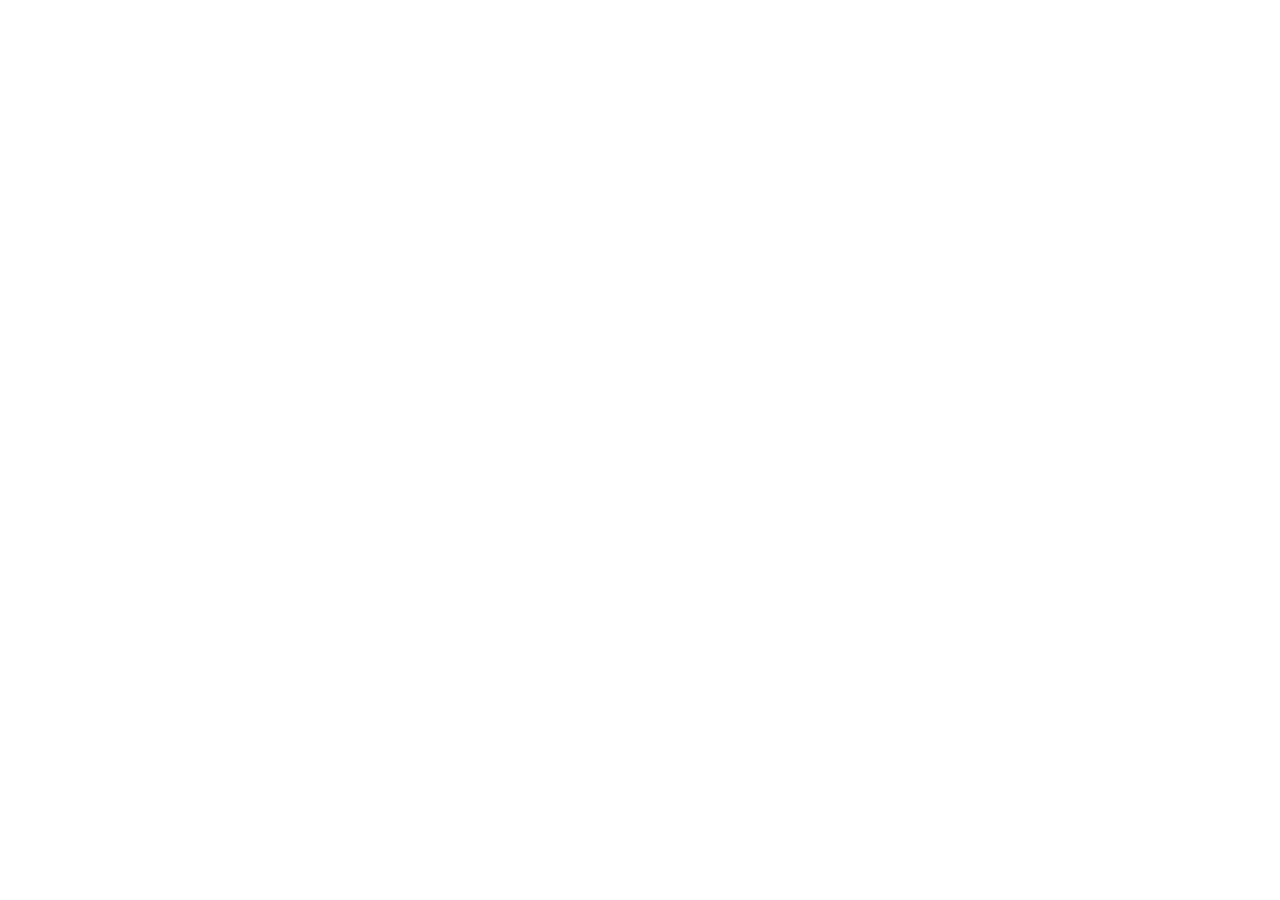
==== index.html @ d8fc3c02 "feat: redirect root to /homepage/" ====
<!DOCTYPE html>
<html lang="en">
<head>
    <meta charset="utf-8">
    <meta http-equiv="refresh" content="0; url=https://passoapp.github.io/homepage/">
    <link rel="canonical" href="https://passoapp.github.io/homepage/">
    <title>Passo</title>
    <script>window.location.replace("https://passoapp.github.io/homepage/");</script>
</head>
<body>
    <a href="https://passoapp.github.io/homepage/">Redirecting to Passo homepage…</a>
</body>
</html>
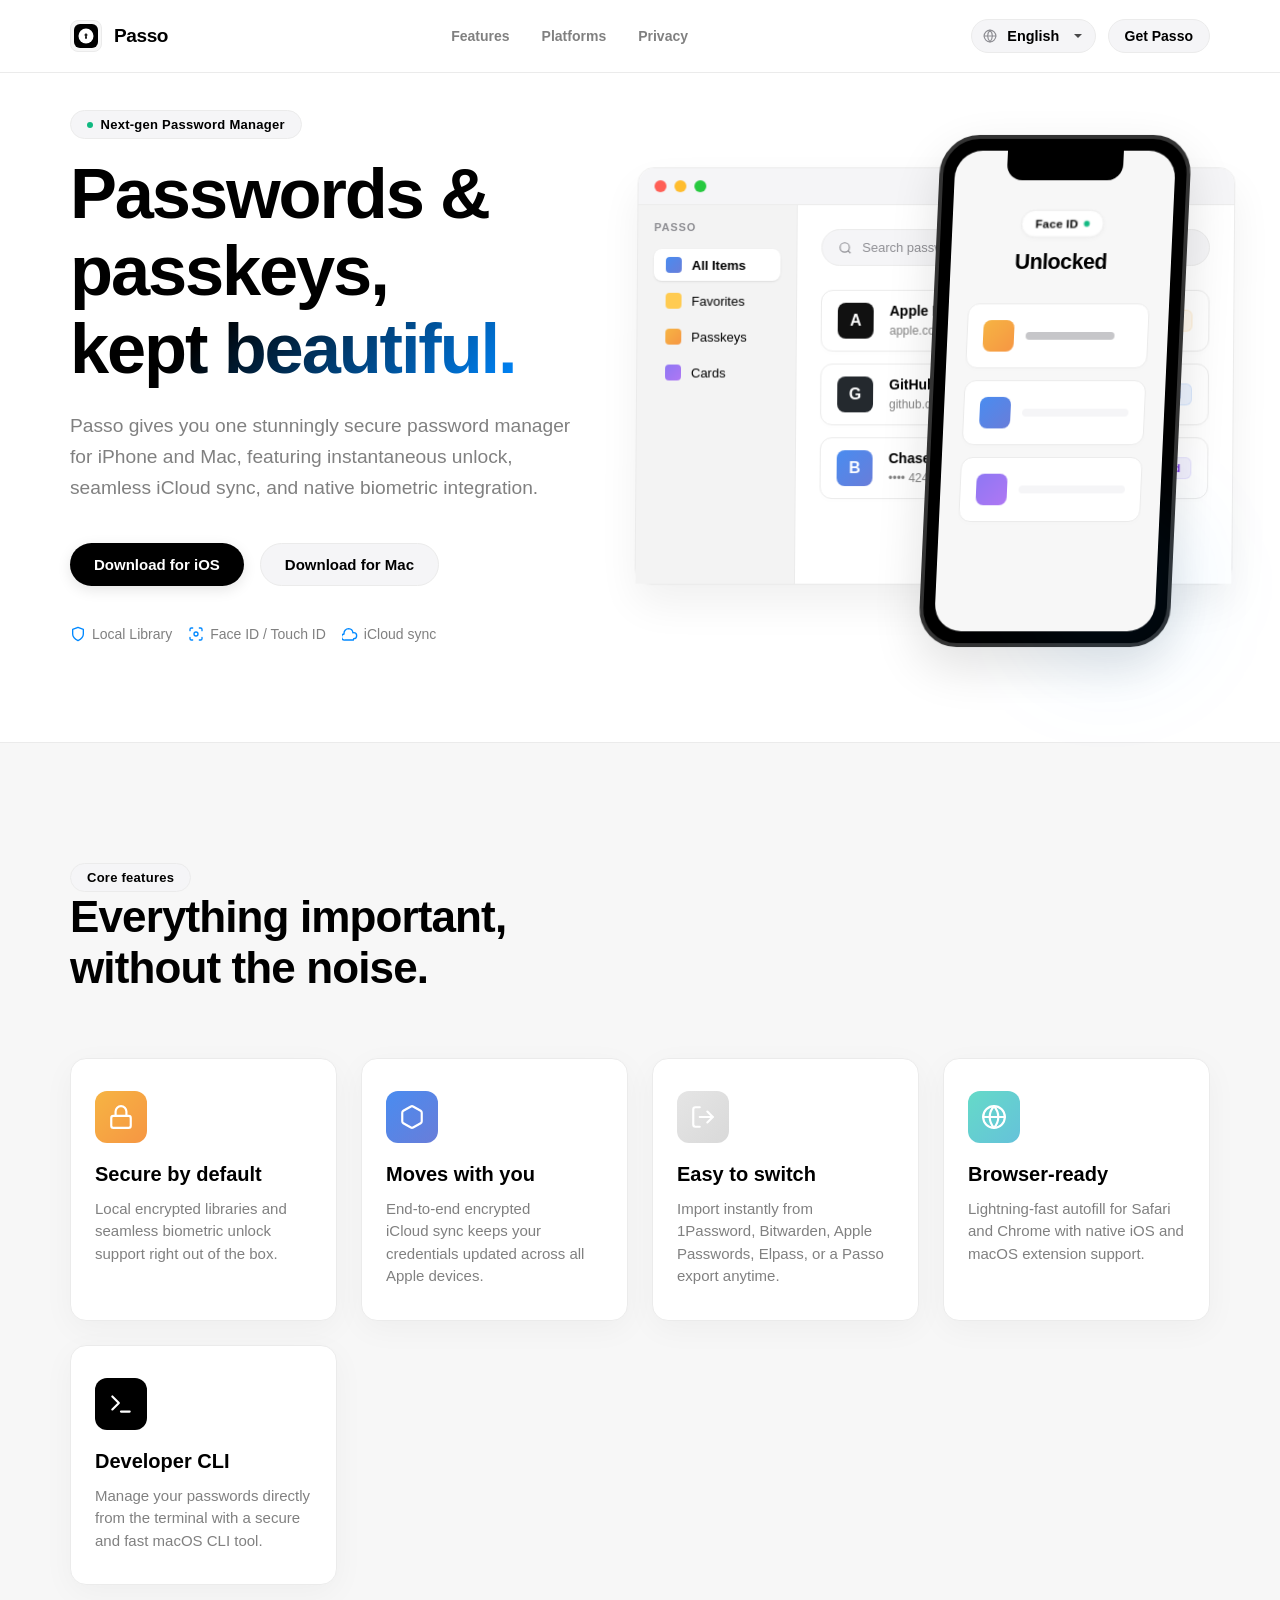
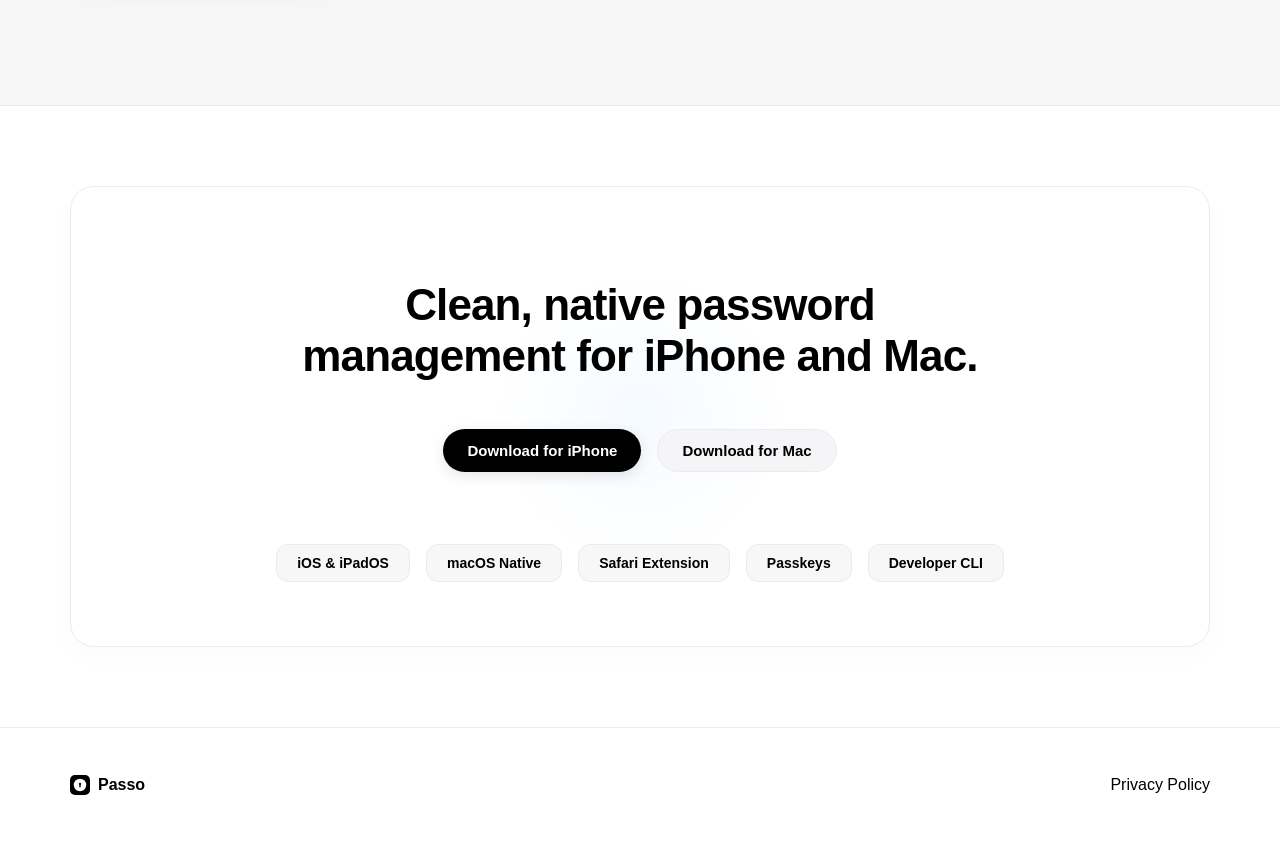
==== commit e67fae2f: "feat: serve homepage directly at root (no redirect)" ====
--- a/index.html
+++ b/index.html
@@ -2,12 +2,268 @@
 <html lang="en">
 <head>
     <meta charset="utf-8">
-    <meta http-equiv="refresh" content="0; url=https://passoapp.github.io/homepage/">
-    <link rel="canonical" href="https://passoapp.github.io/homepage/">
-    <title>Passo</title>
-    <script>window.location.replace("https://passoapp.github.io/homepage/");</script>
+    <meta name="viewport" content="width=device-width, initial-scale=1">
+    <title data-i18n="title">Passo | Password Manager</title>
+    <meta name="description" data-i18n="description" content="Passo is a beautiful, native password manager for iPhone and Mac with local libraries, biometric unlock, iCloud sync, and passkeys.">
+    <!-- Google Fonts -->
+    <link rel="preconnect" href="https://fonts.googleapis.com">
+    <link rel="preconnect" href="https://fonts.gstatic.com" crossorigin>
+    <link href="https://fonts.googleapis.com/css2?family=Outfit:wght@300;400;500;600;700;800&display=swap" rel="stylesheet">
+    <link rel="icon" type="image/svg+xml" href="./icon.svg">
+    <link rel="stylesheet" href="./styles.css?v=1.5">
 </head>
 <body>
-    <a href="https://passoapp.github.io/homepage/">Redirecting to Passo homepage…</a>
+    <!-- Animated background aura -->
+    <div class="aura-container">
+        <div class="aura aura-1"></div>
+        <div class="aura aura-2"></div>
+        <div class="aura aura-3"></div>
+    </div>
+
+    <header class="site-header">
+        <div class="container header-inner">
+            <a class="brand" href="#top" aria-label="Passo homepage">
+                <div class="brand-icon">
+                    <img src="./icon.svg" alt="" width="24" height="24">
+                </div>
+                <span>Passo</span>
+            </a>
+
+            <nav class="site-nav" aria-label="Primary">
+                <a href="#features" data-i18n="nav_features">Features</a>
+                <a href="#platforms" data-i18n="nav_platforms">Platforms</a>
+                <a href="./privacy-policy.html" data-i18n="nav_privacy">Privacy</a>
+            </nav>
+
+            <div style="display: flex; align-items: center; gap: 12px;">
+                <div class="lang-switcher">
+                    <svg class="lang-icon" xmlns="http://www.w3.org/2000/svg" width="14" height="14" viewBox="0 0 24 24" fill="none" stroke="currentColor" stroke-width="2" stroke-linecap="round" stroke-linejoin="round"><circle cx="12" cy="12" r="10"></circle><line x1="2" y1="12" x2="22" y2="12"></line><path d="M12 2a15.3 15.3 0 0 1 4 10 15.3 15.3 0 0 1-4 10 15.3 15.3 0 0 1-4-10 15.3 15.3 0 0 1 4-10z"></path></svg>
+                    <select id="lang-select" class="lang-select" onchange="if(window.setLanguage) window.setLanguage(this.value)">
+                        <option value="en">English</option>
+                        <option value="zh">中文</option>
+                        <option value="ja">日本語</option>
+                    </select>
+                </div>
+                <a class="button button-glass header-cta" href="#download" data-i18n="cta_get">Get Passo</a>
+            </div>
+        </div>
+    </header>
+
+    <main id="top">
+        <section class="hero">
+            <div class="container hero-grid">
+                <div class="hero-copy slide-up fade-in">
+                    <div class="eyebrow glass-pill" data-i18n="hero_eyebrow">
+                        <span class="pulse-dot"></span> Next-gen Password Manager
+                    </div>
+                    <h1 data-i18n="hero_title">Passwords &amp; passkeys,<br> <span class="text-gradient">kept beautiful.</span></h1>
+                    <p class="hero-text" data-i18n="hero_text">
+                        Passo gives you one stunningly secure password manager for iPhone and Mac, featuring instantaneous unlock, seamless iCloud sync, and native biometric integration.
+                    </p>
+
+                    <div class="hero-actions">
+                        <a class="button button-glow" href="#" data-store-link="ios" data-i18n="hero_dl_ios">
+                            Download for iOS
+                        </a>
+                        <a class="button button-glass" href="#" data-store-link="mac" data-i18n="hero_dl_mac">
+                            Download for Mac
+                        </a>
+                    </div>
+
+                    <div class="hero-points">
+                        <div class="point-chip" data-i18n="point_local"><svg xmlns="http://www.w3.org/2000/svg" width="16" height="16" viewBox="0 0 24 24" fill="none" stroke="currentColor" stroke-width="2" stroke-linecap="round" stroke-linejoin="round"><path d="M12 22s8-4 8-10V5l-8-3-8 3v7c0 6 8 10 8 10z"></path></svg> Local Library</div>
+                        <div class="point-chip" data-i18n="point_bio"><svg xmlns="http://www.w3.org/2000/svg" width="16" height="16" viewBox="0 0 24 24" fill="none" stroke="currentColor" stroke-width="2" stroke-linecap="round" stroke-linejoin="round"><path d="M3 7V5a2 2 0 0 1 2-2h2"/><path d="M17 3h2a2 2 0 0 1 2 2v2"/><path d="M21 17v2a2 2 0 0 1-2 2h-2"/><path d="M7 21H5a2 2 0 0 1-2-2v-2"/><circle cx="12" cy="12" r="3"/></svg> Face ID / Touch ID</div>
+                        <div class="point-chip" data-i18n="point_sync"><svg xmlns="http://www.w3.org/2000/svg" width="16" height="16" viewBox="0 0 24 24" fill="none" stroke="currentColor" stroke-width="2" stroke-linecap="round" stroke-linejoin="round"><path d="M17.5 19c2.485 0 4.5-2.015 4.5-4.5S19.985 10 17.5 10c-.394 0-.77.05-1.127.143A6.985 6.985 0 0 0 10 4a7 7 0 0 0-6.91 8A4.5 4.5 0 0 0 4.5 21H17z"></path></svg> iCloud sync</div>
+                    </div>
+                </div>
+
+                <div class="hero-visual" aria-hidden="true">
+                    <div class="stagger-fade-in mock-mac-wrapper" style="transition-delay: 0.1s;">
+                        <div class="mock-mac glass-panel">
+                        <div class="mock-bar">
+                            <span class="dot close"></span>
+                            <span class="dot minimize"></span>
+                            <span class="dot maximize"></span>
+                        </div>
+                        <div class="mock-body">
+                            <div class="mock-sidebar">
+                                <div class="mock-sidebar-title">PASSO</div>
+                                <div class="mock-item active" data-i18n="mock_all">
+                                    <div class="mock-icon"></div> All Items
+                                </div>
+                                <div class="mock-item" data-i18n="mock_fav">
+                                    <div class="mock-icon star"></div> Favorites
+                                </div>
+                                <div class="mock-item" data-i18n="mock_passkeys">
+                                    <div class="mock-icon key"></div> Passkeys
+                                </div>
+                                <div class="mock-item" data-i18n="mock_cards">
+                                    <div class="mock-icon card"></div> Cards
+                                </div>
+                            </div>
+                            <div class="mock-panel">
+                                <div class="mock-search glass-input" data-i18n="mock_search">
+                                    <svg width="14" height="14" viewBox="0 0 24 24" fill="none" stroke="currentColor" stroke-width="2"><circle cx="11" cy="11" r="8"></circle><path d="m21 21-4.35-4.35"></path></svg>
+                                    Search passwords...
+                                </div>
+                                <div class="mock-list">
+                                    <div class="mock-row flex-row">
+                                        <div class="row-icon apple">A</div>
+                                        <div class="row-details">
+                                            <strong>Apple ID</strong>
+                                            <span>apple.com</span>
+                                        </div>
+                                        <div class="row-badge passkey">Passkey</div>
+                                    </div>
+                                    <div class="mock-row flex-row">
+                                        <div class="row-icon github">G</div>
+                                        <div class="row-details">
+                                            <strong>GitHub</strong>
+                                            <span>github.com</span>
+                                        </div>
+                                        <div class="row-badge password">Password</div>
+                                    </div>
+                                    <div class="mock-row flex-row">
+                                        <div class="row-icon bank">B</div>
+                                        <div class="row-details">
+                                            <strong>Chase Visa</strong>
+                                            <span>•••• 4242</span>
+                                        </div>
+                                        <div class="row-badge card-badge">Credit Card</div>
+                                    </div>
+                                </div>
+                            </div>
+                        </div>
+                    </div>
+                    </div>
+
+                    <div class="stagger-fade-in mock-phone-wrapper" style="transition-delay: 0.3s;">
+                        <div class="mock-phone floating glass-panel-dark">
+                        <div class="mock-phone-notch"></div>
+                        <div class="mock-phone-screen">
+                            <div class="phone-header">
+                                <div class="pill-badge glass-pill">Face ID <span class="lock-icon"></span></div>
+                                <h2 data-i18n="mock_unlocked">Unlocked</h2>
+                            </div>
+                            <div class="phone-stack">
+                                <div class="phone-card p-card-1">
+                                    <div class="card-circle"></div>
+                                    <div class="card-line strong"></div>
+                                </div>
+                                <div class="phone-card p-card-2">
+                                    <div class="card-circle"></div>
+                                    <div class="card-line"></div>
+                                </div>
+                                <div class="phone-card p-card-3">
+                                    <div class="card-circle"></div>
+                                    <div class="card-line"></div>
+                                </div>
+                            </div>
+                        </div>
+                        <div class="phone-glow"></div>
+                        </div>
+                    </div>
+                </div>
+            </div>
+        </section>
+
+        <section class="section features-section" id="features">
+            <div class="container">
+                <div class="section-heading text-center">
+                    <div class="eyebrow glass-pill center stagger-fade-in" data-i18n="feat_eyebrow" style="transition-delay: 0.1s">Core features</div>
+                    <h2 class="stagger-fade-in" data-i18n="feat_title" style="transition-delay: 0.2s">Everything important,<br>without the noise.</h2>
+                </div>
+
+                <div class="feature-grid">
+                    <article class="feature-card glass-panel interactive-card stagger-fade-in" style="transition-delay: 0.05s">
+                        <div class="feature-icon secure-bg">
+                            <svg xmlns="http://www.w3.org/2000/svg" width="24" height="24" viewBox="0 0 24 24" fill="none" stroke="currentColor" stroke-width="2" stroke-linecap="round" stroke-linejoin="round"><rect x="3" y="11" width="18" height="11" rx="2" ry="2"></rect><path d="M7 11V7a5 5 0 0 1 10 0v4"></path></svg>
+                        </div>
+                        <h3 data-i18n="feat1_title">Secure by default</h3>
+                        <p data-i18n="feat1_desc">Local encrypted libraries and seamless biometric unlock support right out of the box.</p>
+                    </article>
+                    <article class="feature-card glass-panel interactive-card stagger-fade-in" style="transition-delay: 0.15s">
+                        <div class="feature-icon sync-bg">
+                            <svg xmlns="http://www.w3.org/2000/svg" width="24" height="24" viewBox="0 0 24 24" fill="none" stroke="currentColor" stroke-width="2" stroke-linecap="round" stroke-linejoin="round"><path d="M21 16V8a2 2 0 0 0-1-1.73l-7-4a2 2 0 0 0-2 0l-7 4A2 2 0 0 0 3 8v8a2 2 0 0 0 1 1.73l7 4a2 2 0 0 0 2 0l7-4A2 2 0 0 0 21 16z"></path></svg>
+                        </div>
+                        <h3 data-i18n="feat2_title">Moves with you</h3>
+                        <p data-i18n="feat2_desc">End-to-end encrypted iCloud sync keeps your credentials updated across all Apple devices.</p>
+                    </article>
+                    <article class="feature-card glass-panel interactive-card stagger-fade-in" style="transition-delay: 0.25s">
+                        <div class="feature-icon import-bg">
+                            <svg xmlns="http://www.w3.org/2000/svg" width="24" height="24" viewBox="0 0 24 24" fill="none" stroke="currentColor" stroke-width="2" stroke-linecap="round" stroke-linejoin="round"><path d="M16 17l5-5-5-5"></path><path d="M21 12H9"></path><path d="M9 3H5a2 2 0 0 0-2 2v14a2 2 0 0 0 2 2h4"></path></svg>
+                        </div>
+                        <h3 data-i18n="feat3_title">Easy to switch</h3>
+                        <p data-i18n="feat3_desc">Import instantly from 1Password, Bitwarden, Apple Passwords, Elpass, or a Passo export anytime.</p>
+                    </article>
+                    <article class="feature-card glass-panel interactive-card stagger-fade-in" style="transition-delay: 0.35s">
+                        <div class="feature-icon web-bg">
+                            <svg xmlns="http://www.w3.org/2000/svg" width="24" height="24" viewBox="0 0 24 24" fill="none" stroke="currentColor" stroke-width="2" stroke-linecap="round" stroke-linejoin="round"><circle cx="12" cy="12" r="10"></circle><line x1="2" y1="12" x2="22" y2="12"></line><path d="M12 2a15.3 15.3 0 0 1 4 10 15.3 15.3 0 0 1-4 10 15.3 15.3 0 0 1-4-10 15.3 15.3 0 0 1 4-10z"></path></svg>
+                        </div>
+                        <h3 data-i18n="feat4_title">Browser-ready</h3>
+                        <p data-i18n="feat4_desc">Lightning-fast autofill for Safari and Chrome with native iOS and macOS extension support.</p>
+                    </article>
+                    <article class="feature-card glass-panel interactive-card stagger-fade-in" style="transition-delay: 0.45s">
+                        <div class="feature-icon cli-bg">
+                            <svg xmlns="http://www.w3.org/2000/svg" width="24" height="24" viewBox="0 0 24 24" fill="none" stroke="currentColor" stroke-width="2" stroke-linecap="round" stroke-linejoin="round"><polyline points="4 17 10 11 4 5"></polyline><line x1="12" y1="19" x2="20" y2="19"></line></svg>
+                        </div>
+                        <h3 data-i18n="feat5_title">Developer CLI</h3>
+                        <p data-i18n="feat5_desc">Manage your passwords directly from the terminal with a secure and fast macOS CLI tool.</p>
+                    </article>
+                </div>
+            </div>
+        </section>
+
+        <section class="section" id="platforms">
+            <div class="container">
+                <div class="cta-panel glass-panel" id="download">
+                    <div class="cta-glow"></div>
+                    <div class="cta-content stagger-fade-in" style="transition-delay: 0.1s">
+                        <div class="eyebrow glass-pill" data-i18n="cta_eyebrow">Get Passo</div>
+                        <h2 data-i18n="cta_title">Clean, native password management for iPhone and Mac.</h2>
+                    </div>
+                    <div class="hero-actions stagger-fade-in" style="position: relative; z-index: 10; margin-top: 32px; transition-delay: 0.2s">
+                        <a class="button button-glow" href="#" data-store-link="ios" data-i18n="cta_dl_ios">Download for iPhone</a>
+                        <a class="button button-glass" href="#" data-store-link="mac" data-i18n="cta_dl_mac">Download for Mac</a>
+                    </div>
+                    <div class="platform-row stagger-fade-in" style="margin-top: 32px; transition-delay: 0.3s">
+                        <div class="platform-chip glass-badge" data-i18n="chip_ios">iOS &amp; iPadOS</div>
+                        <div class="platform-chip glass-badge" data-i18n="chip_mac">macOS Native</div>
+                        <div class="platform-chip glass-badge" data-i18n="chip_safari">Safari Extension</div>
+                        <div class="platform-chip glass-badge" data-i18n="chip_passkeys">Passkeys</div>
+                        <div class="platform-chip glass-badge" data-i18n="chip_cli">Developer CLI</div>
+                    </div>
+                </div>
+            </div>
+        </section>
+    </main>
+
+    <footer class="site-footer">
+        <div class="container footer-inner">
+            <div class="footer-brand">
+                <img src="./icon.svg" alt="" width="20" height="20">
+                <p>Passo</p>
+            </div>
+            <a href="./privacy-policy.html">Privacy Policy</a>
+        </div>
+    </footer>
+
+    <script src="./script.js"></script>
+    <script>
+        // Simple observer for fade-in animations on scroll
+        document.addEventListener("DOMContentLoaded", () => {
+            const observer = new IntersectionObserver((entries) => {
+                entries.forEach(entry => {
+                    if (entry.isIntersecting) {
+                        entry.target.classList.add('visible');
+                    }
+                });
+            }, { threshold: 0.1 });
+
+            document.querySelectorAll('.slide-up, .fade-in, .stagger-fade-in').forEach((el) => {
+                observer.observe(el);
+            });
+        });
+    </script>
 </body>
 </html>
--- a/styles.css
+++ b/styles.css
@@ -0,0 +1,867 @@
+:root {
+    color-scheme: light;
+    
+    /* Passo Shared Design Baseline Colors */
+    --primary: #000000;
+    --secondary: #808080;
+    --tertiary: #0088FF; /* Action Accent */
+    --accent-favorite: #FFCB51;
+    
+    --bg-base: #FFFFFF;
+    --bg-shell: #F7F7F7; /* Default app background */
+    --bg-card: #FFFFFF;
+    
+    --inset: #F5F5F7;
+    --inset-strong: #F2F2F7;
+    --divider: #EBEBEB;
+    --text-muted: #8E8E93;
+    
+    /* Gradient Color Families for Icons */
+    --credential-start: #F6B443;
+    --credential-end: #F69643;
+    --card-start: #498CF0;
+    --card-end: #697DD9;
+    --identity-start: #8E77F3;
+    --identity-end: #AF77F3;
+    --note-start: #65DAC8;
+    --note-end: #65C2DA;
+    --fallback-start: #E5E5E5;
+    --fallback-end: #D9D9D9;
+
+    --radius-sm: 8px;
+    --radius-md: 12px;
+    --radius-lg: 16px;
+    --radius-xl: 24px;
+    --radius-xxl: 26px;
+    --radius-pill: 9999px;
+    
+    --container: 1140px;
+    --font: -apple-system, BlinkMacSystemFont, "SF Pro Text", "SF Pro Icons", "Helvetica Neue", Helvetica, Arial, sans-serif;
+    
+    --glass-bg: rgba(255, 255, 255, 0.7);
+    --glass-border: 1px solid rgba(0, 0, 0, 0.05);
+    --glass-shadow: 0 8px 32px 0 rgba(0, 0, 0, 0.04);
+}
+
+*, *::before, *::after {
+    box-sizing: border-box;
+}
+
+html {
+    scroll-behavior: smooth;
+    background-color: var(--bg-base);
+}
+
+body {
+    margin: 0;
+    font-family: var(--font);
+    color: var(--primary);
+    background-color: var(--bg-base);
+    overflow-x: hidden;
+    position: relative;
+    -webkit-font-smoothing: antialiased;
+}
+
+/* Background Auras - Soft pastel gradients for premium depth */
+.aura-container {
+    position: fixed;
+    top: 0;
+    left: 0;
+    width: 100vw;
+    height: 100vh;
+    overflow: hidden;
+    z-index: -1;
+    pointer-events: none;
+}
+
+.aura {
+    position: absolute;
+    filter: blur(100px);
+    opacity: 0.6;
+    animation: float-aura 20s ease-in-out infinite alternate;
+}
+
+.aura-1 {
+    top: -10%;
+    left: 10%;
+    width: 50vw;
+    height: 50vw;
+    background: radial-gradient(circle, rgba(0,136,255,0.06) 0%, rgba(0,136,255,0) 70%);
+}
+
+.aura-2 {
+    bottom: -20%;
+    right: -10%;
+    width: 60vw;
+    height: 60vw;
+    background: radial-gradient(circle, rgba(142,119,243,0.05) 0%, rgba(142,119,243,0) 70%);
+    animation-delay: -5s;
+}
+
+.aura-3 {
+    top: 40%;
+    left: 40%;
+    width: 40vw;
+    height: 40vw;
+    background: radial-gradient(circle, rgba(246,180,67,0.04) 0%, rgba(246,180,67,0) 70%);
+    animation-delay: -10s;
+}
+
+@keyframes float-aura {
+    0% { transform: translate(0, 0) scale(1); }
+    50% { transform: translate(5%, 5%) scale(1.1); }
+    100% { transform: translate(-5%, -5%) scale(0.9); }
+}
+
+img { display: block; max-width: 100%; }
+a { color: inherit; text-decoration: none; }
+
+.container {
+    width: min(calc(100% - 48px), var(--container));
+    margin: 0 auto;
+}
+
+/* Glass & UI Effects in Light Mode */
+.glass-panel {
+    background: var(--glass-bg);
+    backdrop-filter: blur(20px);
+    -webkit-backdrop-filter: blur(20px);
+    border: var(--glass-border);
+    border-radius: var(--radius-xl);
+    box-shadow: var(--glass-shadow);
+}
+
+.glass-panel-dark {
+    /* iPhone mockup bezel / boundary */
+    background: #000000;
+    border: 1px solid rgba(0, 0, 0, 0.9);
+    border-radius: 40px;
+    box-shadow: 0 20px 50px rgba(0, 0, 0, 0.15), inset 0 1px 1px rgba(255,255,255,0.1);
+}
+
+.glass-pill {
+    display: inline-flex;
+    align-items: center;
+    gap: 8px;
+    padding: 6px 16px;
+    background: var(--inset);
+    border: 1px solid var(--divider);
+    border-radius: var(--radius-pill);
+    font-size: 13px;
+    font-weight: 600;
+    color: var(--primary);
+    letter-spacing: 0.02em;
+    backdrop-filter: blur(8px);
+}
+
+/* Typography Elements */
+.text-gradient {
+    background: linear-gradient(135deg, var(--primary) 30%, var(--tertiary) 100%);
+    -webkit-background-clip: text;
+    -webkit-text-fill-color: transparent;
+    background-clip: text;
+}
+
+h1 {
+    font-size: clamp(2.75rem, 5.5vw, 4.5rem);
+    line-height: 1.1;
+    letter-spacing: -0.03em;
+    margin: 16px 0 24px;
+    font-weight: 800;
+    color: var(--primary);
+    text-wrap: balance;
+}
+
+h2 {
+    font-size: clamp(2rem, 3.5vw, 2.75rem);
+    line-height: 1.15;
+    letter-spacing: -0.02em;
+    font-weight: 700;
+    margin: 0 0 16px;
+    color: var(--primary);
+    text-wrap: balance;
+}
+
+.hero-text {
+    font-size: clamp(1.05rem, 1.8vw, 1.2rem);
+    line-height: 1.6;
+    color: var(--secondary);
+    max-width: 520px;
+    font-weight: 400;
+    text-wrap: pretty;
+}
+
+/* Header */
+.site-header {
+    position: fixed;
+    top: 0; left: 0; right: 0;
+    z-index: 50;
+    background: rgba(255, 255, 255, 0.8);
+    backdrop-filter: blur(20px);
+    -webkit-backdrop-filter: blur(20px);
+    border-bottom: 1px solid var(--divider);
+}
+
+.header-inner {
+    display: flex;
+    align-items: center;
+    justify-content: space-between;
+    height: 72px;
+}
+
+.brand {
+    display: flex;
+    align-items: center;
+    gap: 12px;
+    font-weight: 700;
+    font-size: 19px;
+    letter-spacing: -0.02em;
+    color: var(--primary);
+}
+
+.brand-icon {
+    display: flex;
+    align-items: center;
+    justify-content: center;
+    width: 32px; height: 32px;
+    background: var(--bg-shell);
+    border-radius: var(--radius-sm);
+    border: 1px solid var(--divider);
+}
+
+.site-nav {
+    display: none;
+}
+
+@media (min-width: 768px) {
+    .site-nav {
+        display: flex;
+        gap: 32px;
+    }
+    .site-nav a {
+        font-size: 14px;
+        font-weight: 600;
+        color: var(--secondary);
+        transition: color 0.2s ease;
+    }
+    .site-nav a:hover {
+        color: var(--primary);
+    }
+}
+
+/* Buttons (Matching App: Black primary, Inset secondary, fully rounded) */
+.button {
+    display: inline-flex;
+    align-items: center;
+    justify-content: center;
+    padding: 12px 24px;
+    border-radius: var(--radius-pill);
+    font-size: 15px;
+    font-weight: 600;
+    transition-property: transform, background-color, box-shadow, border-color, color;
+    transition-duration: 0.25s;
+    transition-timing-function: cubic-bezier(0.4, 0, 0.2, 1);
+    cursor: pointer;
+    border: none;
+}
+
+.button:active {
+    transform: scale(0.96);
+}
+
+.button-glow {
+    background: var(--primary);
+    color: var(--bg-base);
+    box-shadow: 0 4px 14px rgba(0, 0, 0, 0.1);
+}
+
+.button-glow:hover {
+    transform: translateY(-2px);
+    background-color: #222222;
+    box-shadow: 0 6px 20px rgba(0, 0, 0, 0.15);
+}
+
+.button-glass {
+    background: var(--inset);
+    color: var(--primary);
+    border: 1px solid var(--divider);
+}
+
+.button-glass:hover {
+    background: var(--inset-strong);
+    transform: translateY(-2px);
+    border-color: var(--text-muted);
+}
+
+.header-cta {
+    padding: 8px 16px;
+    font-size: 14px;
+}
+
+/* Hero Section */
+.hero {
+    padding: 110px 0 100px;
+    background-color: var(--bg-base);
+}
+
+.hero-grid {
+    display: grid;
+    grid-template-columns: 1fr;
+    gap: 64px;
+    align-items: center;
+}
+
+@media (min-width: 1150px) {
+    .hero-grid {
+        grid-template-columns: 1.15fr 1fr;
+    }
+}
+
+.pulse-dot {
+    width: 6px; height: 6px;
+    background: #10b981;
+    border-radius: 50%;
+    box-shadow: 0 0 0 0 rgba(16, 185, 129, 0.7);
+    animation: pulse-green 2s infinite;
+}
+
+@keyframes pulse-green {
+    0% { transform: scale(0.95); box-shadow: 0 0 0 0 rgba(16, 185, 129, 0.4); }
+    70% { transform: scale(1); box-shadow: 0 0 0 6px rgba(16, 185, 129, 0); }
+    100% { transform: scale(0.95); box-shadow: 0 0 0 0 rgba(16, 185, 129, 0); }
+}
+
+.hero-actions {
+    display: flex;
+    flex-wrap: wrap;
+    gap: 16px;
+    margin: 40px 0;
+}
+
+.hero-points {
+    display: flex;
+    flex-wrap: wrap;
+    gap: 16px;
+}
+
+.point-chip {
+    display: flex;
+    align-items: center;
+    gap: 6px;
+    font-size: 14px;
+    font-weight: 500;
+    color: var(--secondary);
+}
+
+.point-chip svg {
+    color: var(--tertiary);
+}
+
+/* Hero Visuals - macOS / iOS Mockups redesigned in light mode */
+.hero-visual {
+    position: relative;
+    height: 500px;
+    perspective: 1000px;
+}
+
+.mock-mac-wrapper {
+    position: absolute;
+    inset: 0;
+}
+
+.mock-phone-wrapper {
+    position: absolute;
+    inset: 0;
+    pointer-events: none;
+}
+
+.mock-phone-wrapper .mock-phone {
+    pointer-events: auto;
+}
+
+.mock-mac {
+    position: absolute;
+    top: 50%; left: 45%;
+    width: 600px;
+    transform: translate(-50%, -50%) rotateY(-5deg) rotateX(5deg);
+    transition: transform 0.3s ease;
+    background: #FFFFFF;
+    border: 1px solid var(--divider);
+    border-radius: var(--radius-lg);
+    box-shadow: 0 20px 40px rgba(0, 0, 0, 0.06), 0 1px 3px rgba(0,0,0,0.02);
+}
+
+.hero-visual:hover .mock-mac {
+    transform: translate(-50%, -50%) rotateY(0deg) rotateX(0deg);
+}
+
+.mock-bar {
+    display: flex;
+    gap: 8px;
+    padding: 12px 16px;
+    border-bottom: 1px solid var(--divider);
+    background: var(--inset);
+    border-top-left-radius: inherit;
+    border-top-right-radius: inherit;
+}
+
+.dot {
+    width: 12px; height: 12px;
+    border-radius: 50%;
+}
+.dot.close { background: #ff5f56; }
+.dot.minimize { background: #ffbd2e; }
+.dot.maximize { background: #27c93f; }
+
+.mock-body {
+    display: grid;
+    grid-template-columns: 160px 1fr;
+    height: 380px;
+}
+
+.mock-sidebar {
+    padding: 16px;
+    border-right: 1px solid var(--divider);
+    background: #F3F3F3;
+}
+
+.mock-sidebar-title {
+    font-size: 11px;
+    font-weight: 700;
+    color: var(--text-muted);
+    letter-spacing: 0.08em;
+    margin-bottom: 16px;
+}
+
+.mock-item {
+    display: flex;
+    align-items: center;
+    gap: 10px;
+    padding: 8px 12px;
+    border-radius: var(--radius-sm);
+    font-size: 13px;
+    font-weight: 500;
+    color: var(--primary);
+    margin-bottom: 4px;
+}
+
+.mock-item.active {
+    background: #FFFFFF;
+    box-shadow: 0 1px 3px rgba(0,0,0,0.06), 0 1px 1px rgba(0,0,0,0.04);
+    font-weight: 600;
+}
+
+.mock-icon {
+    width: 16px; height: 16px;
+    border-radius: 4px;
+    background: linear-gradient(135deg, var(--card-start), var(--card-end));
+}
+.mock-icon.star { background: var(--accent-favorite); }
+.mock-icon.key { background: linear-gradient(135deg, var(--credential-start), var(--credential-end)); }
+.mock-icon.card { background: linear-gradient(135deg, var(--identity-start), var(--identity-end)); }
+
+.mock-panel {
+    padding: 24px;
+    background: var(--bg-base);
+}
+
+.glass-input {
+    display: flex;
+    align-items: center;
+    gap: 10px;
+    padding: 10px 16px;
+    background: var(--inset);
+    border: 1px solid var(--divider);
+    border-radius: var(--radius-pill);
+    color: var(--text-muted);
+    font-size: 13px;
+    margin-bottom: 24px;
+}
+
+.mock-list {
+    display: flex;
+    flex-direction: column;
+    gap: 12px;
+}
+
+.flex-row {
+    display: flex;
+    align-items: center;
+    padding: 12px 16px;
+    background: var(--bg-base);
+    border: 1px solid var(--divider);
+    border-radius: var(--radius-md);
+    gap: 16px;
+    box-shadow: 0 2px 6px rgba(0,0,0,0.01);
+}
+
+.row-icon {
+    width: 36px; height: 36px;
+    border-radius: var(--radius-sm);
+    display: flex; align-items: center; justify-content: center;
+    font-weight: 700; color: white;
+}
+.row-icon.apple { background: #111; }
+.row-icon.github { background: #24292e; }
+.row-icon.bank { background: linear-gradient(135deg, var(--card-start), var(--card-end)); }
+
+.row-details {
+    flex: 1;
+}
+.row-details strong { display: block; font-size: 14px; margin-bottom: 2px; color: var(--primary); }
+.row-details span { font-size: 12px; color: var(--secondary); font-variant-numeric: tabular-nums; }
+
+.row-badge {
+    padding: 4px 10px;
+    border-radius: 6px;
+    font-size: 11px;
+    font-weight: 600;
+}
+.row-badge.passkey { background: rgba(246, 180, 67, 0.1); color: #c27803; border: 1px solid rgba(246, 180, 67, 0.15); }
+.row-badge.password { background: rgba(73, 140, 240, 0.1); color: #2563eb; border: 1px solid rgba(73, 140, 240, 0.15); }
+.row-badge.card-badge { background: rgba(142, 119, 243, 0.1); color: #6d28d9; border: 1px solid rgba(142, 119, 243, 0.15); }
+
+/* Floating Phone - iOS mockup matching light app */
+.mock-phone {
+    position: absolute;
+    right: 5%; bottom: -5%;
+    width: 260px;
+    height: 520px;
+    padding: 12px;
+    z-index: 10;
+    transform: rotateY(-15deg) rotateX(10deg);
+    animation: float 6s ease-in-out infinite;
+    background: #000000;
+    border: 4px solid #333333;
+    border-radius: 40px;
+    box-shadow: 0 20px 50px rgba(0, 0, 0, 0.12);
+}
+
+@keyframes float {
+    0% { transform: translateY(0px) rotateY(-15deg) rotateX(10deg); }
+    50% { transform: translateY(-20px) rotateY(-12deg) rotateX(12deg); }
+    100% { transform: translateY(0px) rotateY(-15deg) rotateX(10deg); }
+}
+
+.mock-phone-notch {
+    position: absolute;
+    top: 12px; left: 50%;
+    transform: translateX(-50%);
+    width: 120px; height: 30px;
+    background: #000;
+    border-bottom-left-radius: 16px;
+    border-bottom-right-radius: 16px;
+    z-index: 20;
+}
+
+.mock-phone-screen {
+    width: 100%; height: 100%;
+    background: var(--bg-shell);
+    border-radius: 28px;
+    padding: 60px 20px 20px;
+    position: relative;
+    overflow: hidden;
+}
+
+.phone-header {
+    text-align: center;
+}
+.phone-header h2 { font-size: 22px; margin-top: 12px; color: var(--primary); font-weight: 700; }
+
+.pill-badge {
+    display: inline-flex;
+    align-items: center;
+    gap: 6px;
+    padding: 6px 14px;
+    background: #FFFFFF;
+    border: 1px solid var(--divider);
+    border-radius: var(--radius-pill);
+    font-size: 12px;
+    font-weight: 600;
+    color: var(--primary);
+    box-shadow: 0 2px 6px rgba(0,0,0,0.03);
+}
+
+.lock-icon {
+    width: 6px; height: 6px;
+    background: #10b981;
+    border-radius: 50%;
+}
+
+.phone-stack {
+    margin-top: 30px;
+    display: flex; flex-direction: column; gap: 12px;
+}
+
+.phone-card {
+    background: #FFFFFF;
+    border: 1px solid var(--divider);
+    border-radius: var(--radius-md);
+    padding: 16px;
+    display: flex; align-items: center; gap: 12px;
+    box-shadow: 0 2px 6px rgba(0,0,0,0.01);
+}
+
+.card-circle {
+    width: 32px; height: 32px;
+    border-radius: var(--radius-sm);
+}
+.p-card-1 .card-circle { background: linear-gradient(135deg, var(--credential-start), var(--credential-end)); }
+.p-card-2 .card-circle { background: linear-gradient(135deg, var(--card-start), var(--card-end)); }
+.p-card-3 .card-circle { background: linear-gradient(135deg, var(--identity-start), var(--identity-end)); }
+
+.card-line {
+    flex: 1; height: 8px;
+    border-radius: 4px;
+    background: var(--inset);
+}
+.card-line.strong { background: var(--text-muted); opacity: 0.5; width: 60%; flex: none; }
+
+.phone-glow {
+    position: absolute;
+    bottom: -20px; right: -20px;
+    width: 150px; height: 150px;
+    background: rgba(0, 136, 255, 0.1);
+    filter: blur(50px);
+    z-index: -1;
+    border-radius: 50%;
+}
+
+/* Features Section (Light shell background to create alternating section layout) */
+.features-section {
+    padding: 120px 0;
+    background-color: var(--bg-shell);
+    border-top: 1px solid var(--divider);
+    border-bottom: 1px solid var(--divider);
+}
+
+.section-heading.center {
+    display: flex; flex-direction: column; align-items: center; text-align: center;
+}
+
+.feature-grid {
+    display: grid;
+    grid-template-columns: repeat(auto-fit, minmax(260px, 1fr));
+    gap: 24px;
+    margin-top: 64px;
+}
+
+.interactive-card {
+    background: #FFFFFF;
+    border: 1px solid var(--divider);
+    border-radius: var(--radius-lg);
+    padding: 32px 24px;
+    transition: transform 0.3s ease, box-shadow 0.3s ease, border-color 0.3s ease;
+}
+
+.interactive-card:hover {
+    transform: translateY(-5px);
+    border-color: var(--tertiary);
+    box-shadow: 0 15px 35px rgba(0, 0, 0, 0.05);
+}
+
+.feature-icon {
+    width: 52px; height: 52px;
+    border-radius: var(--radius-md);
+    display: flex; align-items: center; justify-content: center;
+    margin-bottom: 20px;
+}
+
+.feature-icon svg { width: 26px; height: 26px; }
+
+/* Feature Icons mapped to App icon gradients */
+.secure-bg { color: #FFFFFF; background: linear-gradient(135deg, var(--credential-start), var(--credential-end)); }
+.sync-bg { color: #FFFFFF; background: linear-gradient(135deg, var(--card-start), var(--card-end)); }
+.import-bg { color: #FFFFFF; background: linear-gradient(135deg, var(--fallback-start), var(--fallback-end)); }
+.web-bg { color: #FFFFFF; background: linear-gradient(135deg, var(--note-start), var(--note-end)); }
+.cli-bg { color: #FFFFFF; background: var(--primary); }
+
+.feature-card h3 {
+    font-size: 20px; margin-bottom: 12px; font-weight: 700; color: var(--primary);
+}
+
+.feature-card p {
+    color: var(--secondary);
+    font-size: 15px; line-height: 1.5; margin: 0;
+    text-wrap: pretty;
+}
+
+/* Call to Action Panel */
+.cta-panel {
+    position: relative;
+    padding: 64px;
+    display: flex; flex-direction: column; align-items: center; text-align: center;
+    overflow: hidden;
+    margin: 80px 0;
+    background: #FFFFFF;
+    border: 1px solid var(--divider);
+    border-radius: var(--radius-xl);
+    box-shadow: 0 10px 30px rgba(0,0,0,0.02);
+}
+
+.cta-glow {
+    position: absolute;
+    top: 50%; left: 50%;
+    transform: translate(-50%, -50%);
+    width: 300px; height: 300px;
+    background: radial-gradient(circle, rgba(0, 136, 255, 0.04) 0%, rgba(0, 136, 255, 0) 70%);
+    z-index: 0;
+}
+
+.cta-content, .platform-row { position: relative; z-index: 10; }
+
+.cta-panel .hero-actions {
+    justify-content: center;
+}
+
+.platform-row {
+    display: flex; flex-wrap: wrap; justify-content: center; gap: 16px; margin-top: 40px;
+}
+.glass-badge {
+    padding: 10px 20px;
+    background: var(--bg-shell);
+    border: 1px solid var(--divider);
+    border-radius: var(--radius-md);
+    font-size: 14px;
+    font-weight: 600;
+    color: var(--primary);
+}
+
+/* Footer */
+.site-footer {
+    border-top: 1px solid var(--divider);
+    background: #FFFFFF;
+    padding: 32px 0;
+}
+
+.footer-inner {
+    display: flex; justify-content: space-between; align-items: center;
+}
+
+.footer-brand {
+    display: flex; align-items: center; gap: 8px; font-weight: 700;
+}
+
+/* Animations */
+.slide-up {
+    opacity: 0;
+    transform: translateY(30px);
+    transition: opacity 0.8s cubic-bezier(0.16, 1, 0.3, 1), transform 0.8s cubic-bezier(0.16, 1, 0.3, 1);
+}
+
+.fade-in {
+    opacity: 0;
+    transition: opacity 1s ease-in;
+}
+
+.stagger-fade-in {
+    opacity: 0; transform: translateY(20px);
+    transition-property: opacity, transform;
+    transition-duration: 0.6s;
+    transition-timing-function: cubic-bezier(0.16, 1, 0.3, 1);
+}
+
+.visible {
+    opacity: 1; transform: translateY(0);
+}
+
+/* Responsive Styles */
+@media (max-width: 1150px) {
+    .mock-mac-wrapper {
+        position: relative;
+        inset: auto;
+    }
+    .mock-phone-wrapper {
+        position: relative;
+        inset: auto;
+        pointer-events: auto;
+    }
+    .mock-mac {
+        position: relative;
+        top: auto;
+        left: auto;
+        transform: none;
+        width: 100%;
+        margin: 40px auto 0;
+    }
+    .hero-visual {
+        height: auto;
+        display: flex;
+        flex-direction: column;
+        align-items: center;
+    }
+    .hero-visual:hover .mock-mac {
+        transform: none;
+    }
+    .mock-phone {
+        position: relative;
+        width: 220px;
+        height: 440px;
+        right: auto;
+        bottom: auto;
+        margin: -160px auto 0;
+        transform: none;
+        animation: float-mobile 6s ease-in-out infinite;
+    }
+    @keyframes float-mobile {
+        0% { transform: translateY(0px); }
+        50% { transform: translateY(-15px); }
+        100% { transform: translateY(0px); }
+    }
+}
+@media (max-width: 768px) {
+    .cta-panel { padding: 40px 24px; }
+    .hero { padding: 100px 0 40px; }
+}
+
+/* Language Switcher */
+.lang-switcher {
+    position: relative;
+    display: flex;
+    align-items: center;
+}
+
+.lang-icon {
+    position: absolute;
+    left: 12px;
+    color: var(--text-muted);
+    pointer-events: none;
+    z-index: 1;
+}
+
+.lang-select {
+    background: var(--inset);
+    border: 1px solid var(--divider);
+    color: var(--primary);
+    padding: 0.5rem 2.2rem 0.5rem 2.2rem;
+    border-radius: 20px;
+    font-family: inherit;
+    font-size: 0.9rem;
+    font-weight: 600;
+    cursor: pointer;
+    appearance: none;
+    outline: none;
+    transition-property: background-color, border-color;
+    transition-duration: 0.2s;
+    transition-timing-function: ease;
+}
+
+.lang-select:hover {
+    background: var(--inset-strong);
+    border-color: var(--text-muted);
+}
+
+.lang-switcher::after {
+    content: '';
+    position: absolute;
+    right: 14px;
+    top: 50%;
+    transform: translateY(-50%);
+    width: 0;
+    height: 0;
+    border-left: 4px solid transparent;
+    border-right: 4px solid transparent;
+    border-top: 4px solid var(--primary);
+    pointer-events: none;
+    opacity: 0.7;
+}
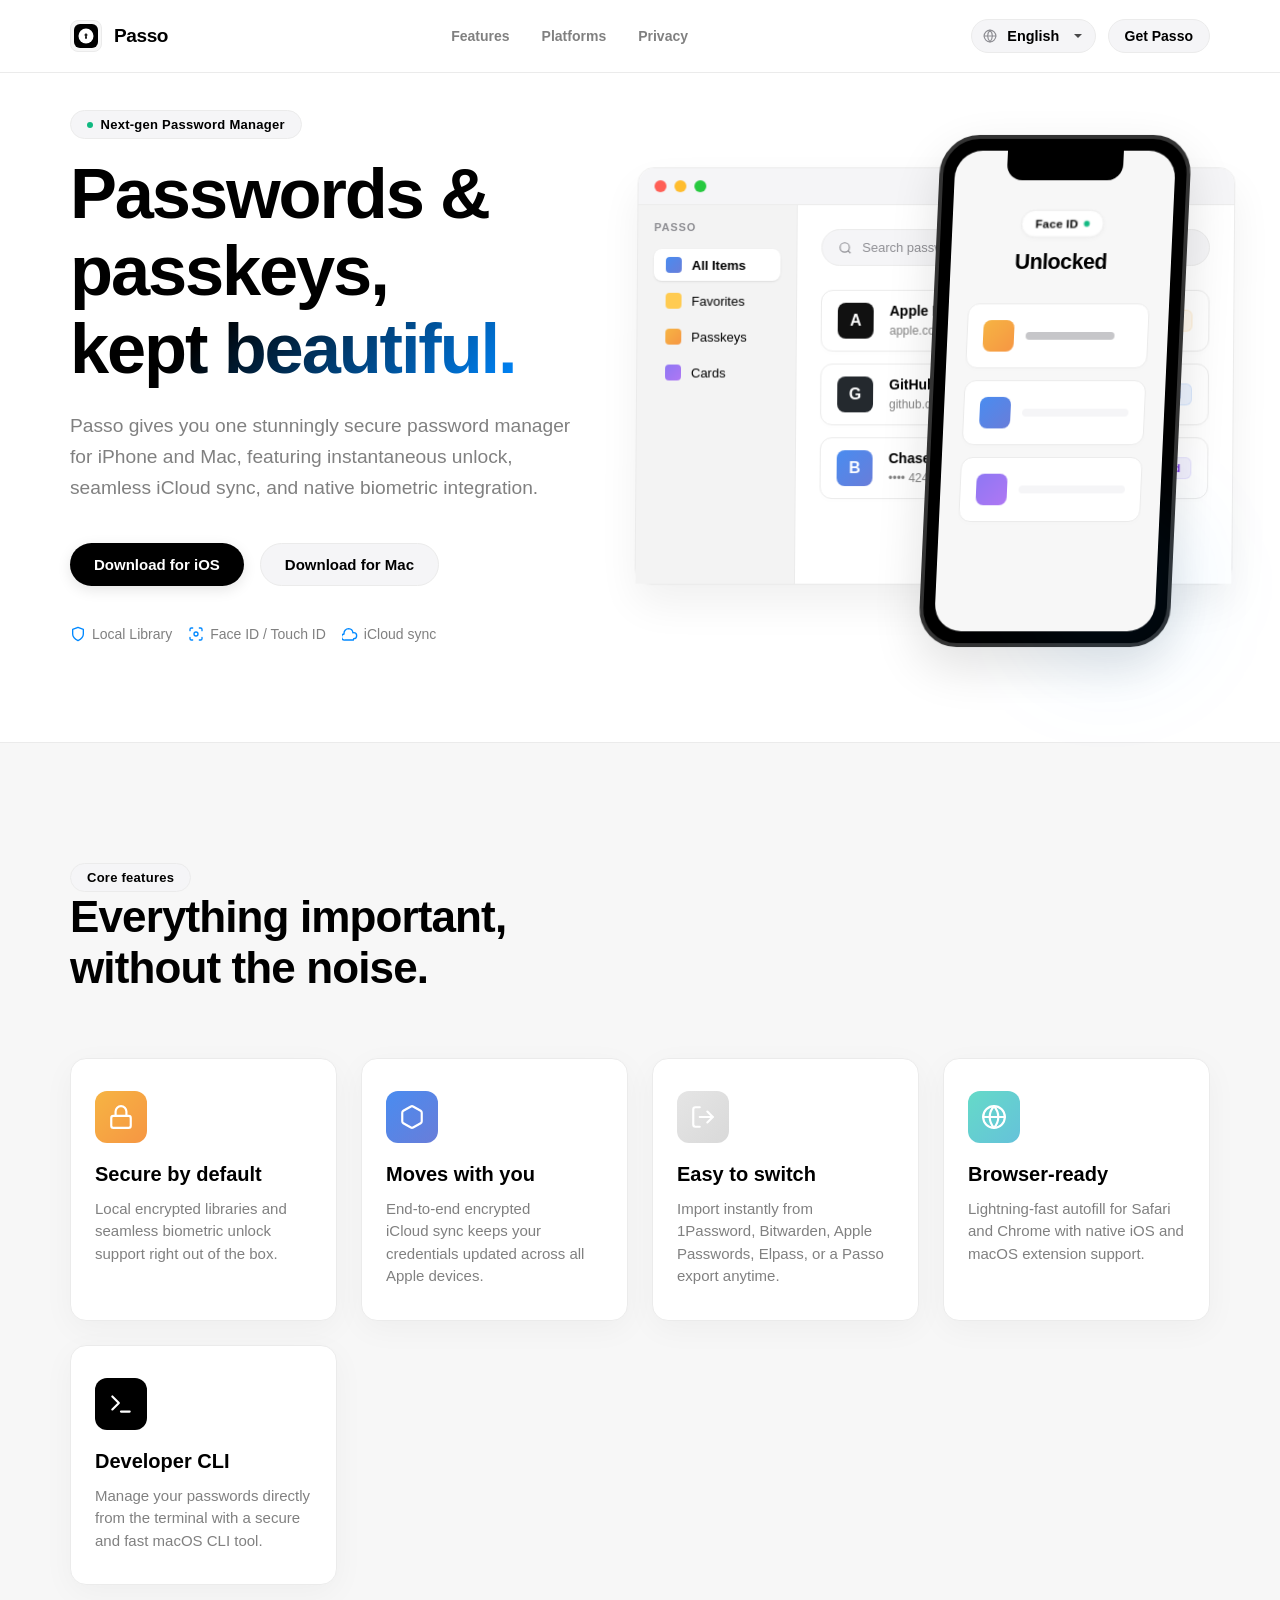
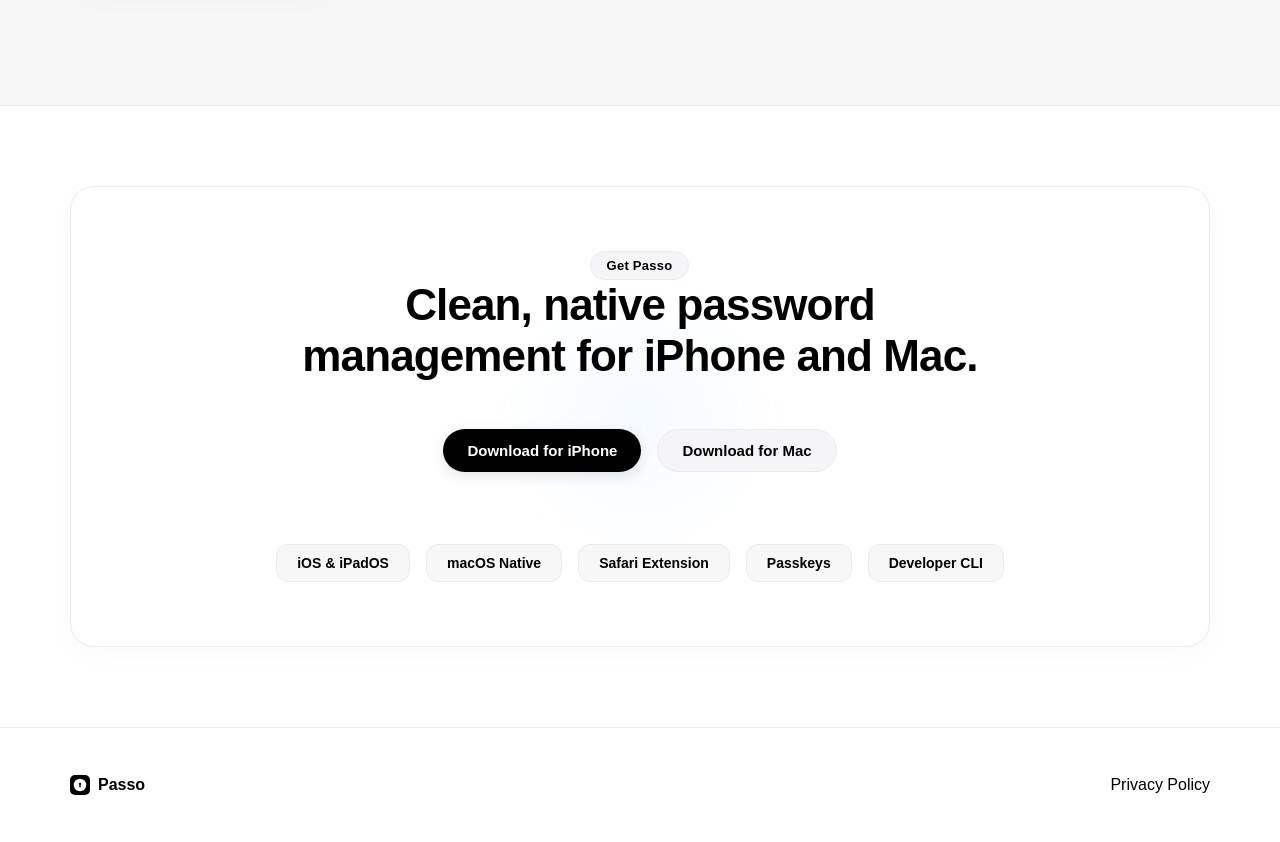
==== commit f76b3c9a: "Add SEO improvements: JSON-LD, OG tags, canonical URL, robots.txt, sitemap.xml" ====
--- a/index.html
+++ b/index.html
@@ -5,6 +5,56 @@
     <meta name="viewport" content="width=device-width, initial-scale=1">
     <title data-i18n="title">Passo | Password Manager</title>
     <meta name="description" data-i18n="description" content="Passo is a beautiful, native password manager for iPhone and Mac with local libraries, biometric unlock, iCloud sync, and passkeys.">
+    <link rel="canonical" href="https://getpasso.xyz">
+
+    <!-- Open Graph -->
+    <meta property="og:type" content="website">
+    <meta property="og:url" content="https://getpasso.xyz">
+    <meta property="og:title" content="Passo | Password Manager for iPhone &amp; Mac">
+    <meta property="og:description" content="Passo is a beautiful, native password manager for iPhone and Mac with local libraries, biometric unlock, iCloud sync, and passkeys.">
+    <meta property="og:site_name" content="Passo">
+    <meta property="og:locale" content="en_US">
+    <meta property="og:image" content="https://getpasso.xyz/icon.svg">
+    <meta property="og:image:width" content="1024">
+    <meta property="og:image:height" content="1024">
+
+    <!-- Twitter Card -->
+    <meta name="twitter:card" content="summary_large_image">
+    <meta name="twitter:title" content="Passo | Password Manager for iPhone &amp; Mac">
+    <meta name="twitter:description" content="Passo is a beautiful, native password manager for iPhone and Mac with local libraries, biometric unlock, iCloud sync, and passkeys.">
+    <meta name="twitter:image" content="https://getpasso.xyz/icon.svg">
+
+    <!-- JSON-LD Structured Data -->
+    <script type="application/ld+json">
+    {
+        "@context": "https://schema.org",
+        "@graph": [
+            {
+                "@type": "SoftwareApplication",
+                "name": "Passo",
+                "operatingSystem": "iOS, macOS",
+                "applicationCategory": "SecurityApplication",
+                "description": "Passo is a beautiful, native password manager for iPhone and Mac with local libraries, biometric unlock, iCloud sync, and passkeys.",
+                "url": "https://getpasso.xyz",
+                "offers": {
+                    "@type": "Offer",
+                    "price": "0",
+                    "priceCurrency": "USD"
+                },
+                "author": {
+                    "@type": "Organization",
+                    "name": "Passo"
+                }
+            },
+            {
+                "@type": "WebSite",
+                "name": "Passo",
+                "url": "https://getpasso.xyz"
+            }
+        ]
+    }
+    </script>
+
     <!-- Google Fonts -->
     <link rel="preconnect" href="https://fonts.googleapis.com">
     <link rel="preconnect" href="https://fonts.gstatic.com" crossorigin>
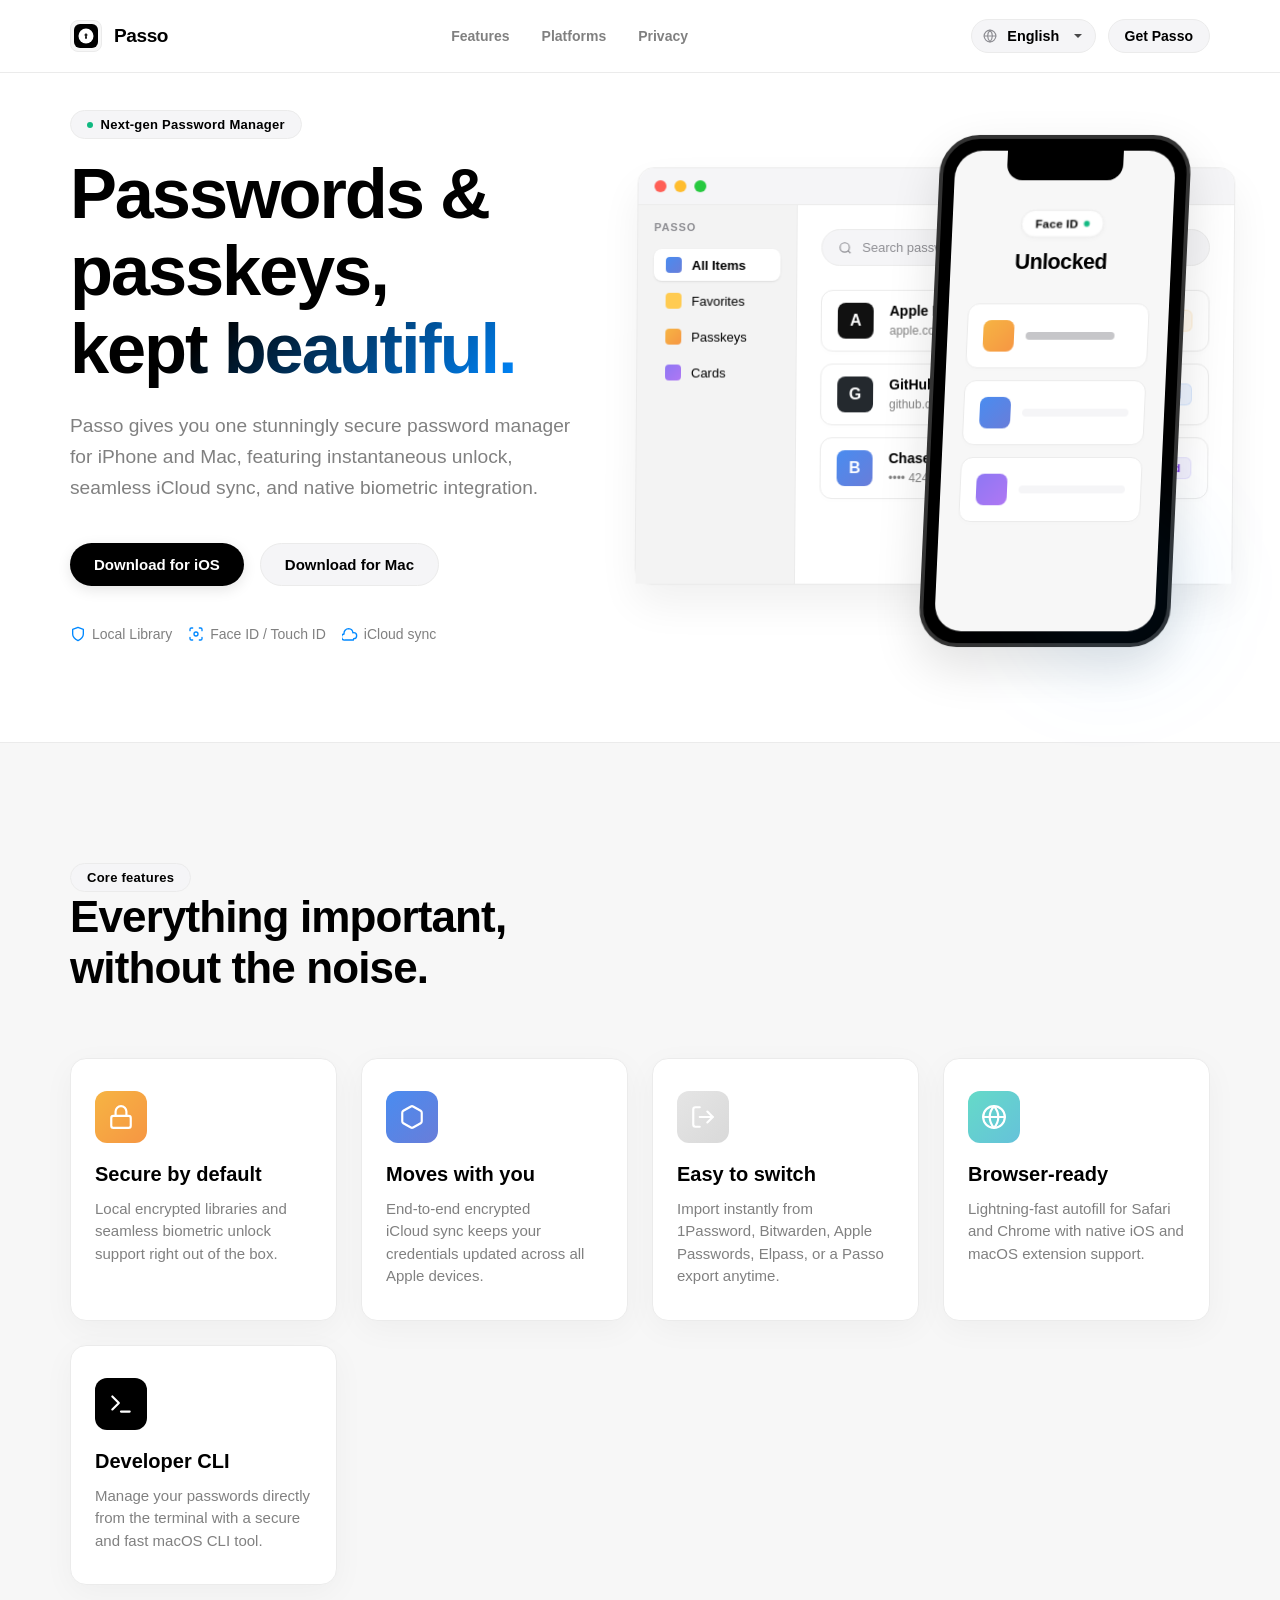
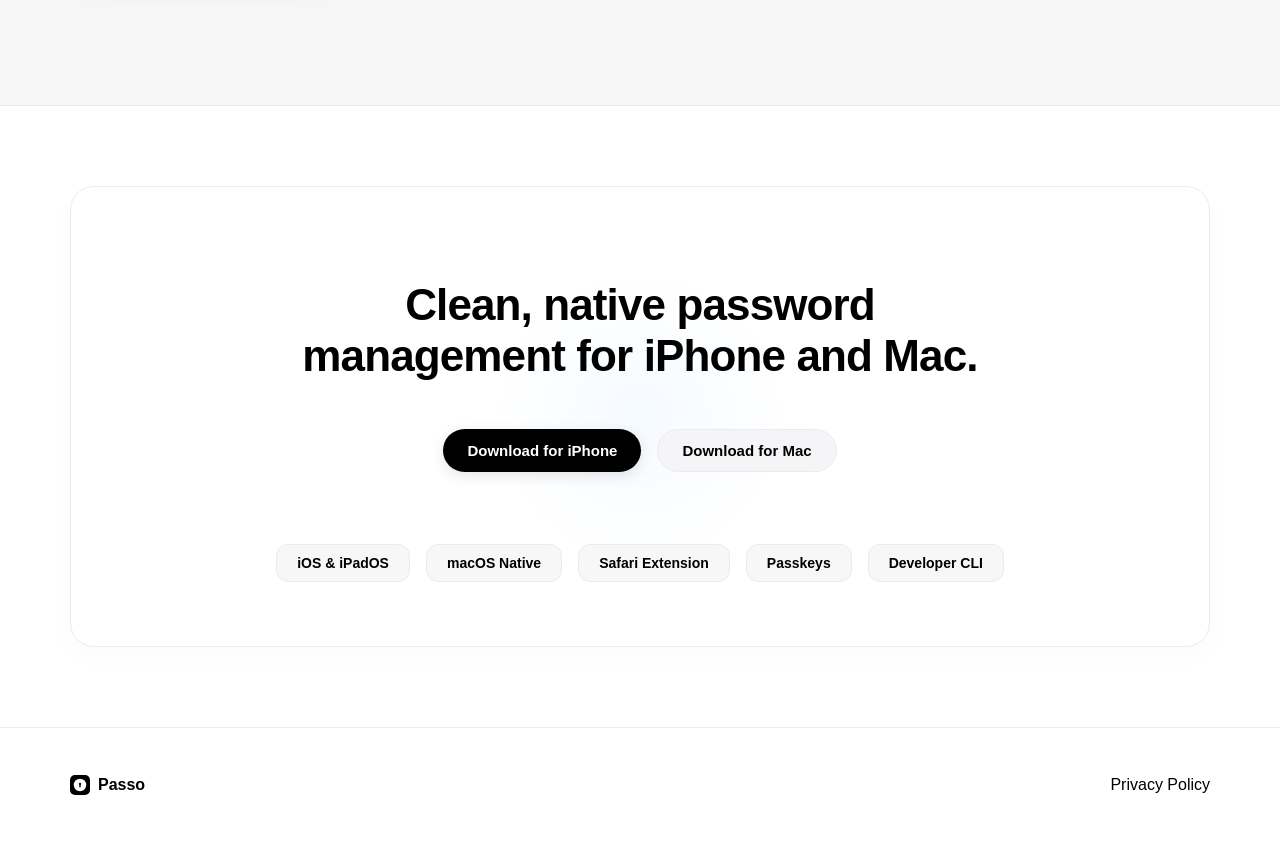
==== commit 1587a290: "Fix JSON-LD offers, replace og:image with PNG, add seo files to deploy docs" ====
--- a/index.html
+++ b/index.html
@@ -14,15 +14,15 @@
     <meta property="og:description" content="Passo is a beautiful, native password manager for iPhone and Mac with local libraries, biometric unlock, iCloud sync, and passkeys.">
     <meta property="og:site_name" content="Passo">
     <meta property="og:locale" content="en_US">
-    <meta property="og:image" content="https://getpasso.xyz/icon.svg">
-    <meta property="og:image:width" content="1024">
-    <meta property="og:image:height" content="1024">
+    <meta property="og:image" content="https://getpasso.xyz/og-image.png">
+    <meta property="og:image:width" content="1200">
+    <meta property="og:image:height" content="630">
 
     <!-- Twitter Card -->
     <meta name="twitter:card" content="summary_large_image">
     <meta name="twitter:title" content="Passo | Password Manager for iPhone &amp; Mac">
     <meta name="twitter:description" content="Passo is a beautiful, native password manager for iPhone and Mac with local libraries, biometric unlock, iCloud sync, and passkeys.">
-    <meta name="twitter:image" content="https://getpasso.xyz/icon.svg">
+    <meta name="twitter:image" content="https://getpasso.xyz/og-image.png">
 
     <!-- JSON-LD Structured Data -->
     <script type="application/ld+json">
@@ -36,11 +36,6 @@
                 "applicationCategory": "SecurityApplication",
                 "description": "Passo is a beautiful, native password manager for iPhone and Mac with local libraries, biometric unlock, iCloud sync, and passkeys.",
                 "url": "https://getpasso.xyz",
-                "offers": {
-                    "@type": "Offer",
-                    "price": "0",
-                    "priceCurrency": "USD"
-                },
                 "author": {
                     "@type": "Organization",
                     "name": "Passo"
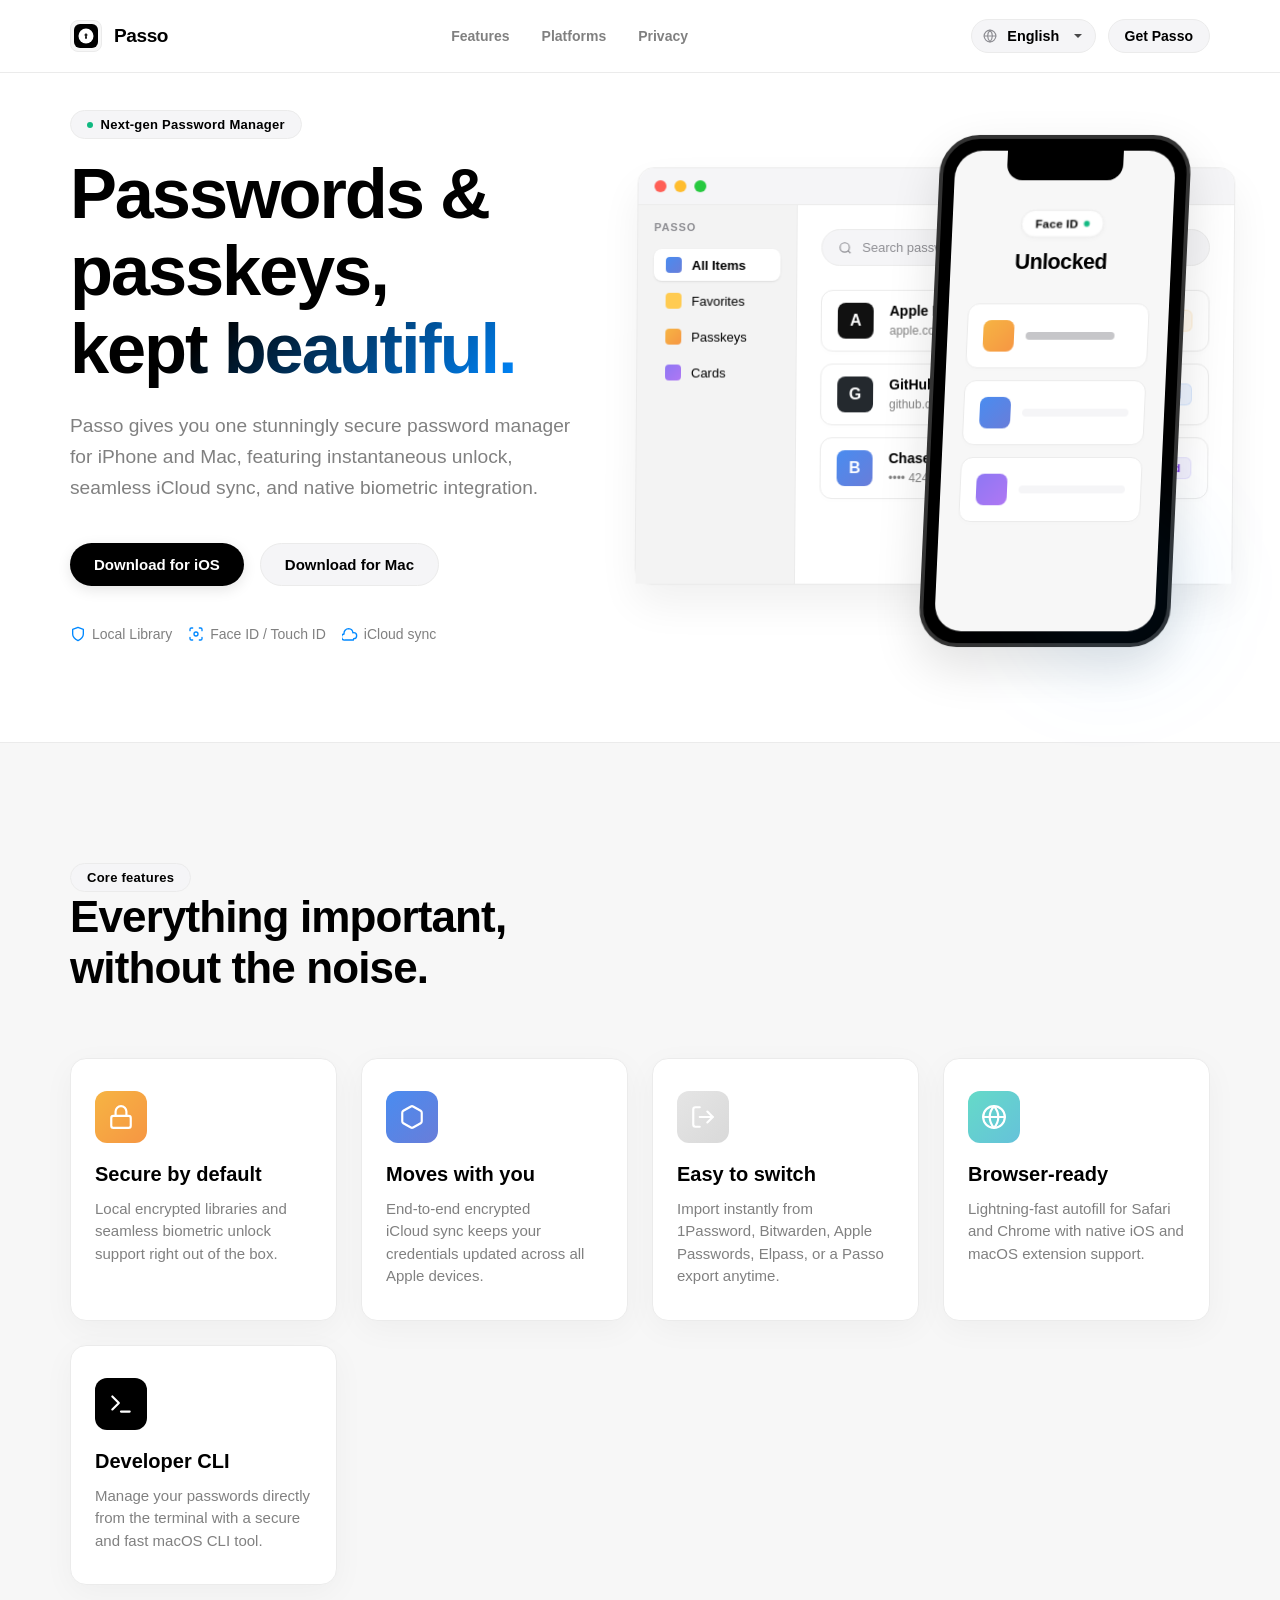
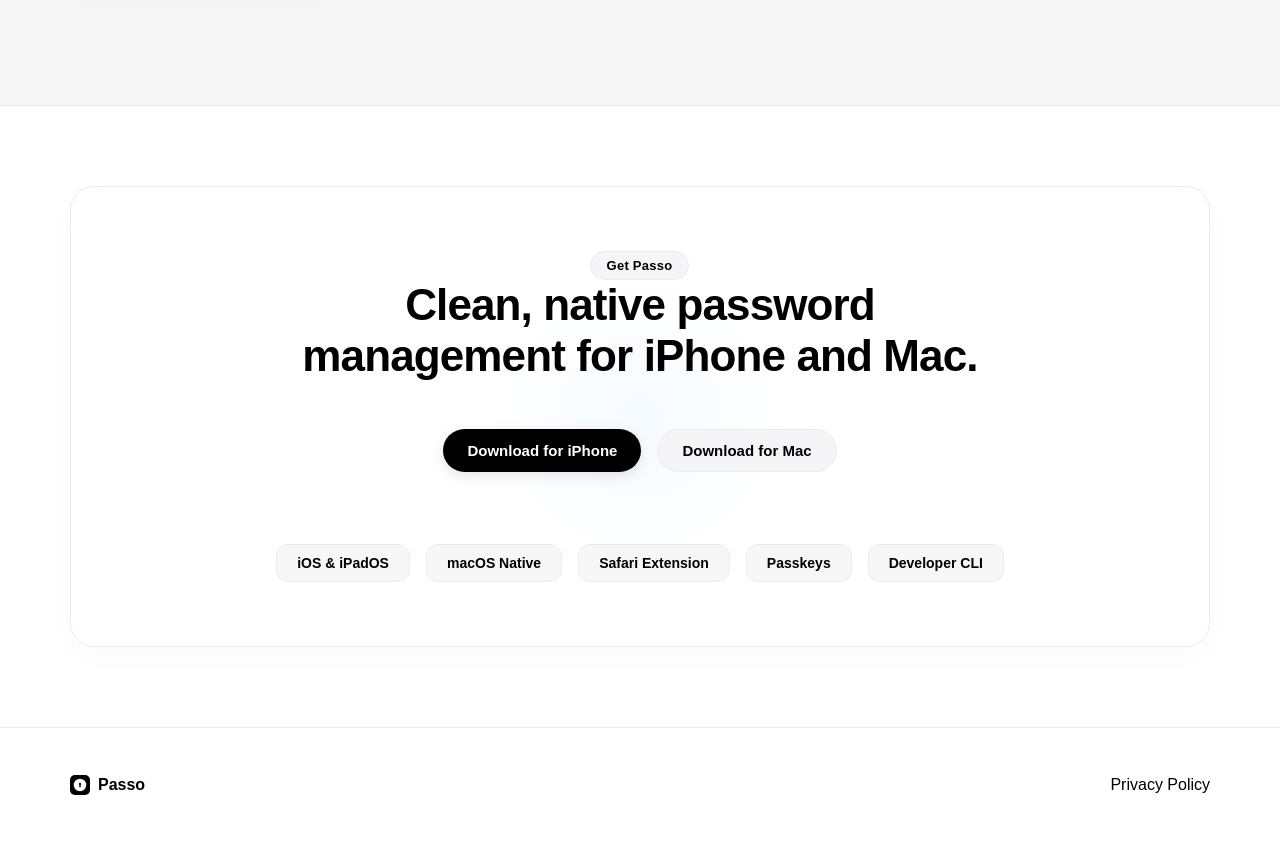
==== commit 79a692eb: "Add Google Search Console verification meta tag" ====
--- a/index.html
+++ b/index.html
@@ -6,6 +6,7 @@
     <title data-i18n="title">Passo | Password Manager</title>
     <meta name="description" data-i18n="description" content="Passo is a beautiful, native password manager for iPhone and Mac with local libraries, biometric unlock, iCloud sync, and passkeys.">
     <link rel="canonical" href="https://getpasso.xyz">
+    <meta name="google-site-verification" content="mE_e2vzP-IXFESlgrZXg3py2-feegddUzhf3JCPi5KQ" />
 
     <!-- Open Graph -->
     <meta property="og:type" content="website">
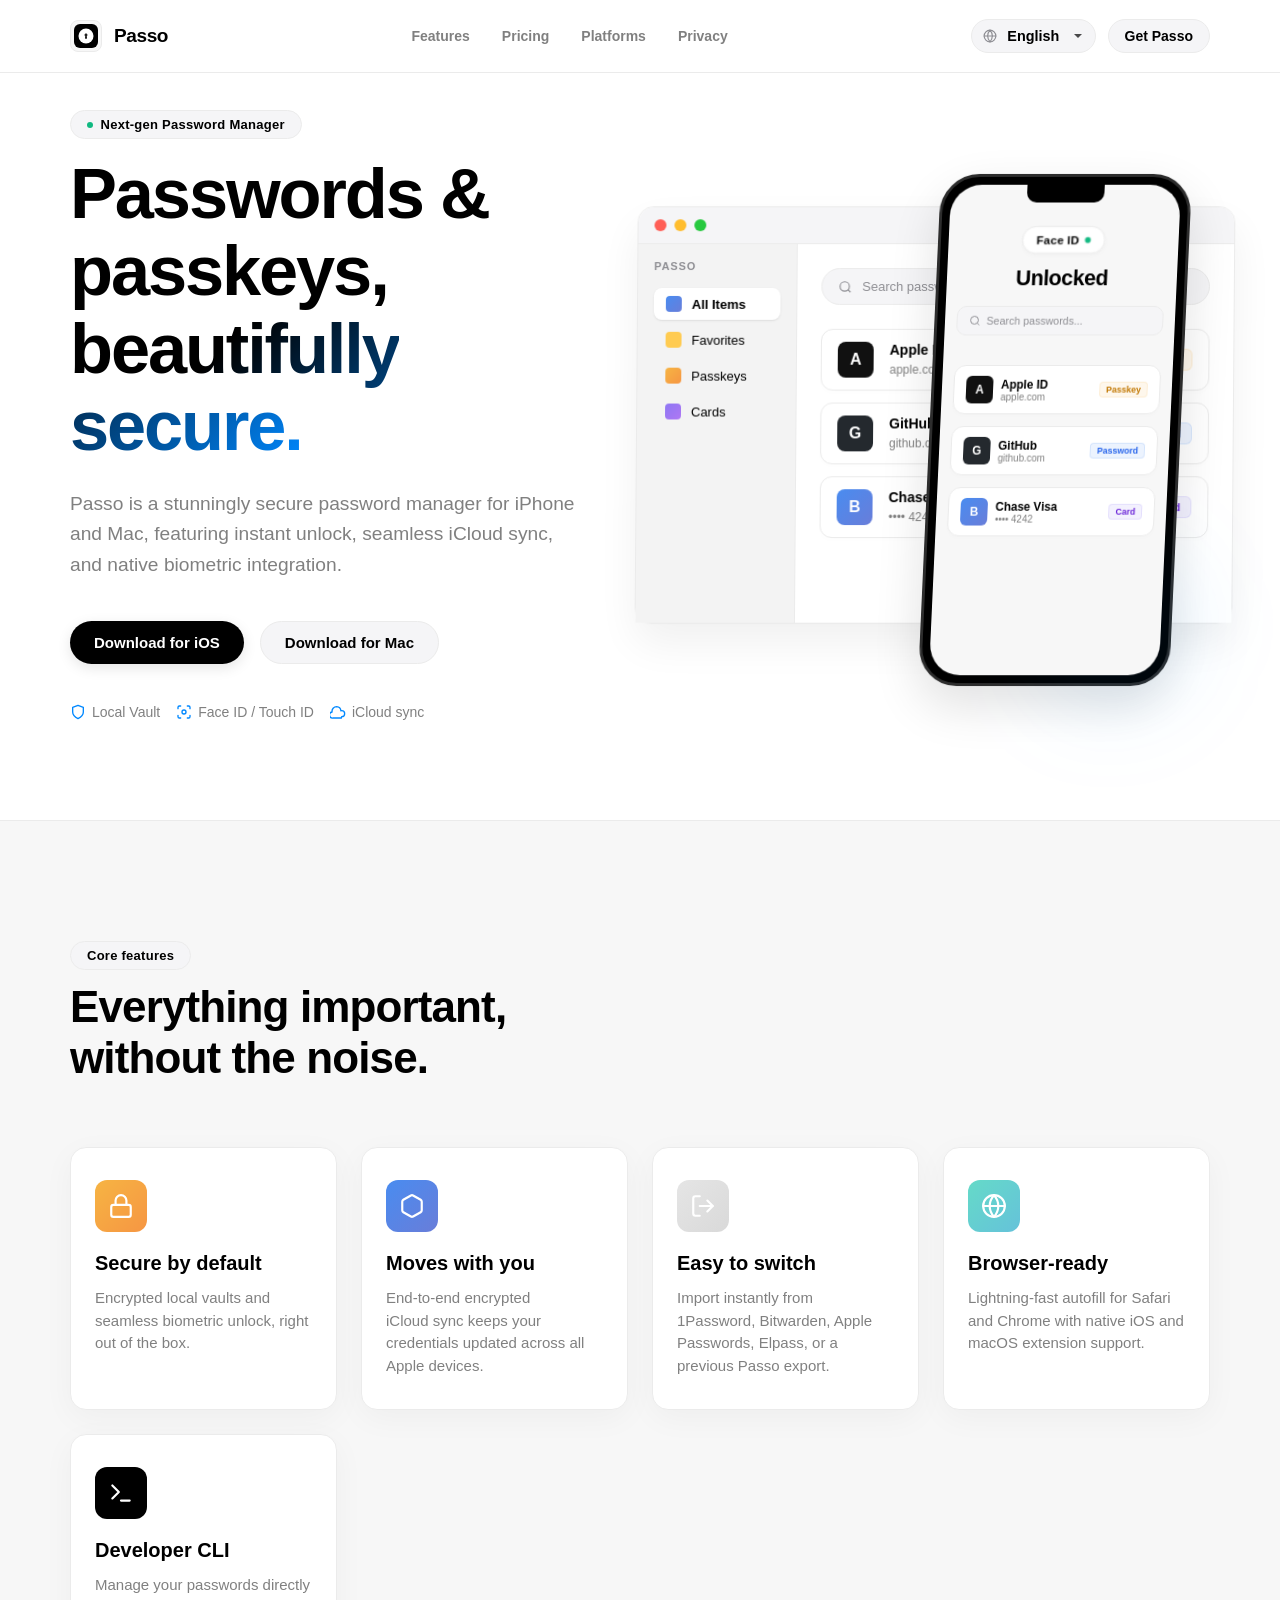
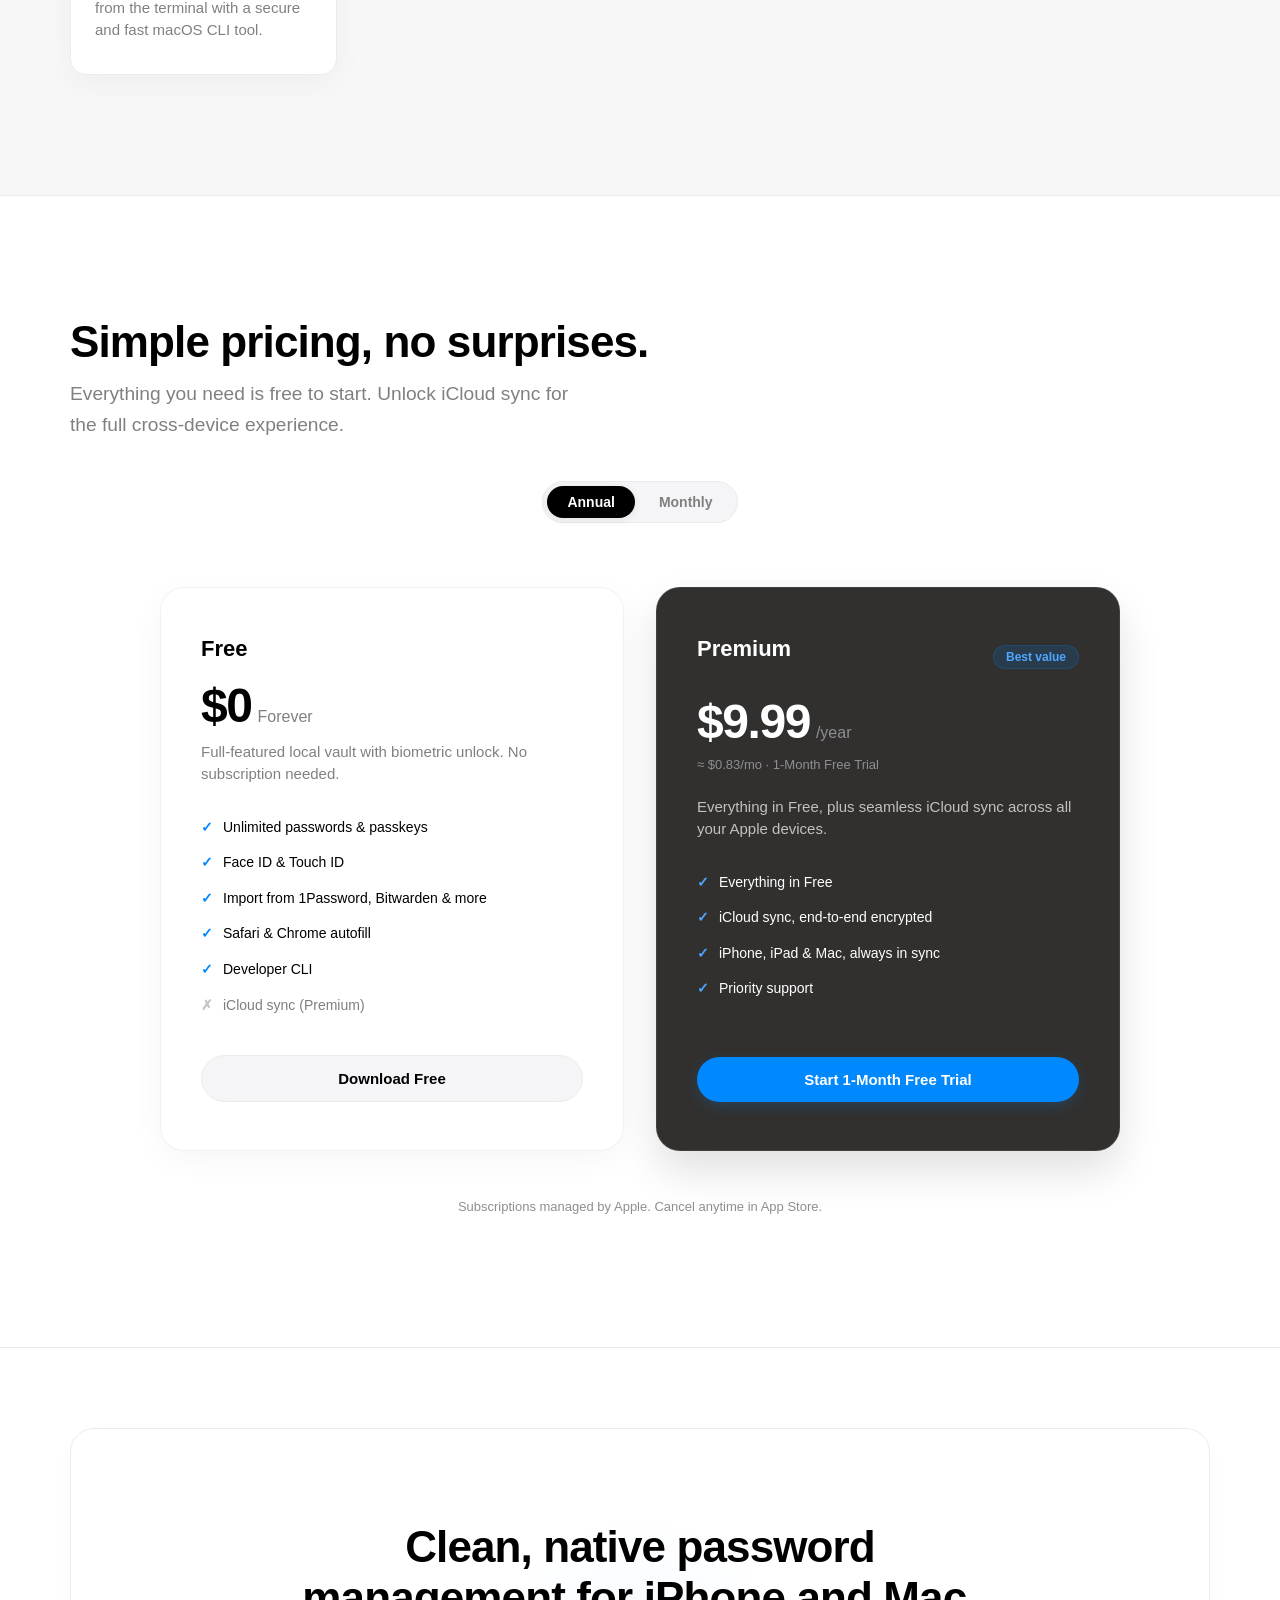
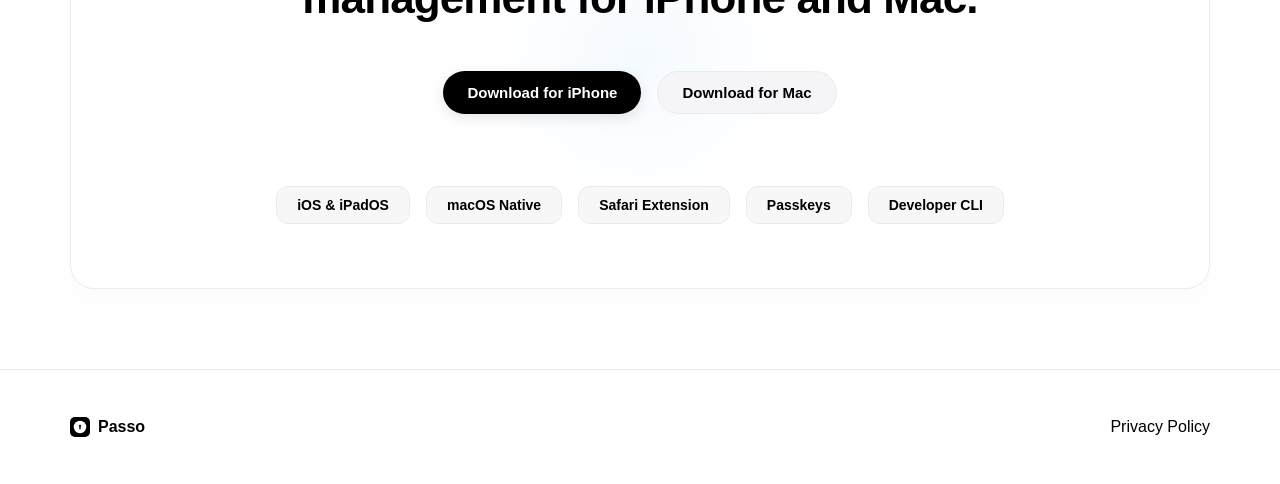
==== commit 3ab9de32: "chore: update homepage with wording and localizations" ====
--- a/index.html
+++ b/index.html
@@ -7,6 +7,10 @@
     <meta name="description" data-i18n="description" content="Passo is a beautiful, native password manager for iPhone and Mac with local libraries, biometric unlock, iCloud sync, and passkeys.">
     <link rel="canonical" href="https://getpasso.xyz">
     <meta name="google-site-verification" content="mE_e2vzP-IXFESlgrZXg3py2-feegddUzhf3JCPi5KQ" />
+    <link rel="alternate" hreflang="x-default" href="https://getpasso.xyz/">
+    <link rel="alternate" hreflang="en" href="https://getpasso.xyz/">
+    <link rel="alternate" hreflang="zh" href="https://getpasso.xyz/?lang=zh">
+    <link rel="alternate" hreflang="ja" href="https://getpasso.xyz/?lang=ja">
 
     <!-- Open Graph -->
     <meta property="og:type" content="website">
@@ -77,6 +81,7 @@
 
             <nav class="site-nav" aria-label="Primary">
                 <a href="#features" data-i18n="nav_features">Features</a>
+                <a href="#pricing" data-i18n="nav_pricing">Pricing</a>
                 <a href="#platforms" data-i18n="nav_platforms">Platforms</a>
                 <a href="./privacy-policy.html" data-i18n="nav_privacy">Privacy</a>
             </nav>
@@ -102,22 +107,22 @@
                     <div class="eyebrow glass-pill" data-i18n="hero_eyebrow">
                         <span class="pulse-dot"></span> Next-gen Password Manager
                     </div>
-                    <h1 data-i18n="hero_title">Passwords &amp; passkeys,<br> <span class="text-gradient">kept beautiful.</span></h1>
+                    <h1 data-i18n="hero_title">Passwords &amp; passkeys,<br> <span class="text-gradient">beautifully secure.</span></h1>
                     <p class="hero-text" data-i18n="hero_text">
-                        Passo gives you one stunningly secure password manager for iPhone and Mac, featuring instantaneous unlock, seamless iCloud sync, and native biometric integration.
+                        Passo is a stunningly secure password manager for iPhone and Mac, featuring instant unlock, seamless iCloud sync, and native biometric integration.
                     </p>
 
                     <div class="hero-actions">
-                        <a class="button button-glow" href="#" data-store-link="ios" data-i18n="hero_dl_ios">
+                        <a class="button button-glow" href="https://apps.apple.com/app/id6757607918" data-store-link="ios" data-i18n="hero_dl_ios">
                             Download for iOS
                         </a>
-                        <a class="button button-glass" href="#" data-store-link="mac" data-i18n="hero_dl_mac">
+                        <a class="button button-glass" href="https://apps.apple.com/app/id6757607918" data-store-link="mac" data-i18n="hero_dl_mac">
                             Download for Mac
                         </a>
                     </div>
 
                     <div class="hero-points">
-                        <div class="point-chip" data-i18n="point_local"><svg xmlns="http://www.w3.org/2000/svg" width="16" height="16" viewBox="0 0 24 24" fill="none" stroke="currentColor" stroke-width="2" stroke-linecap="round" stroke-linejoin="round"><path d="M12 22s8-4 8-10V5l-8-3-8 3v7c0 6 8 10 8 10z"></path></svg> Local Library</div>
+                        <div class="point-chip" data-i18n="point_local"><svg xmlns="http://www.w3.org/2000/svg" width="16" height="16" viewBox="0 0 24 24" fill="none" stroke="currentColor" stroke-width="2" stroke-linecap="round" stroke-linejoin="round"><path d="M12 22s8-4 8-10V5l-8-3-8 3v7c0 6 8 10 8 10z"></path></svg> Local Vault</div>
                         <div class="point-chip" data-i18n="point_bio"><svg xmlns="http://www.w3.org/2000/svg" width="16" height="16" viewBox="0 0 24 24" fill="none" stroke="currentColor" stroke-width="2" stroke-linecap="round" stroke-linejoin="round"><path d="M3 7V5a2 2 0 0 1 2-2h2"/><path d="M17 3h2a2 2 0 0 1 2 2v2"/><path d="M21 17v2a2 2 0 0 1-2 2h-2"/><path d="M7 21H5a2 2 0 0 1-2-2v-2"/><circle cx="12" cy="12" r="3"/></svg> Face ID / Touch ID</div>
                         <div class="point-chip" data-i18n="point_sync"><svg xmlns="http://www.w3.org/2000/svg" width="16" height="16" viewBox="0 0 24 24" fill="none" stroke="currentColor" stroke-width="2" stroke-linecap="round" stroke-linejoin="round"><path d="M17.5 19c2.485 0 4.5-2.015 4.5-4.5S19.985 10 17.5 10c-.394 0-.77.05-1.127.143A6.985 6.985 0 0 0 10 4a7 7 0 0 0-6.91 8A4.5 4.5 0 0 0 4.5 21H17z"></path></svg> iCloud sync</div>
                     </div>
@@ -153,29 +158,29 @@
                                     Search passwords...
                                 </div>
                                 <div class="mock-list">
-                                    <div class="mock-row flex-row">
+                                    <div class="mock-row">
                                         <div class="row-icon apple">A</div>
                                         <div class="row-details">
                                             <strong>Apple ID</strong>
                                             <span>apple.com</span>
                                         </div>
-                                        <div class="row-badge passkey">Passkey</div>
-                                    </div>
-                                    <div class="mock-row flex-row">
+                                        <div class="row-badge passkey" data-i18n="badge_passkey">Passkey</div>
+                                    </div>
+                                    <div class="mock-row">
                                         <div class="row-icon github">G</div>
                                         <div class="row-details">
                                             <strong>GitHub</strong>
                                             <span>github.com</span>
                                         </div>
-                                        <div class="row-badge password">Password</div>
-                                    </div>
-                                    <div class="mock-row flex-row">
+                                        <div class="row-badge password" data-i18n="badge_password">Password</div>
+                                    </div>
+                                    <div class="mock-row">
                                         <div class="row-icon bank">B</div>
                                         <div class="row-details">
                                             <strong>Chase Visa</strong>
                                             <span>•••• 4242</span>
                                         </div>
-                                        <div class="row-badge card-badge">Credit Card</div>
+                                        <div class="row-badge card-badge" data-i18n="badge_card">Card</div>
                                     </div>
                                 </div>
                             </div>
@@ -191,18 +196,34 @@
                                 <div class="pill-badge glass-pill">Face ID <span class="lock-icon"></span></div>
                                 <h2 data-i18n="mock_unlocked">Unlocked</h2>
                             </div>
+                            <div class="phone-search glass-input" data-i18n="mock_search">
+                                <svg width="14" height="14" viewBox="0 0 24 24" fill="none" stroke="currentColor" stroke-width="2"><circle cx="11" cy="11" r="8"></circle><path d="m21 21-4.35-4.35"></path></svg>
+                                Search passwords...
+                            </div>
                             <div class="phone-stack">
                                 <div class="phone-card p-card-1">
-                                    <div class="card-circle"></div>
-                                    <div class="card-line strong"></div>
+                                    <div class="row-icon apple">A</div>
+                                    <div class="row-details">
+                                        <strong>Apple ID</strong>
+                                        <span>apple.com</span>
+                                    </div>
+                                    <div class="row-badge passkey" data-i18n="badge_passkey">Passkey</div>
                                 </div>
                                 <div class="phone-card p-card-2">
-                                    <div class="card-circle"></div>
-                                    <div class="card-line"></div>
+                                    <div class="row-icon github">G</div>
+                                    <div class="row-details">
+                                        <strong>GitHub</strong>
+                                        <span>github.com</span>
+                                    </div>
+                                    <div class="row-badge password" data-i18n="badge_password">Password</div>
                                 </div>
                                 <div class="phone-card p-card-3">
-                                    <div class="card-circle"></div>
-                                    <div class="card-line"></div>
+                                    <div class="row-icon bank">B</div>
+                                    <div class="row-details">
+                                        <strong>Chase Visa</strong>
+                                        <span>•••• 4242</span>
+                                    </div>
+                                    <div class="row-badge card-badge" data-i18n="badge_card">Card</div>
                                 </div>
                             </div>
                         </div>
@@ -215,8 +236,8 @@
 
         <section class="section features-section" id="features">
             <div class="container">
-                <div class="section-heading text-center">
-                    <div class="eyebrow glass-pill center stagger-fade-in" data-i18n="feat_eyebrow" style="transition-delay: 0.1s">Core features</div>
+                <div class="section-heading">
+                    <div class="eyebrow glass-pill stagger-fade-in" data-i18n="feat_eyebrow" style="transition-delay: 0.1s">Core features</div>
                     <h2 class="stagger-fade-in" data-i18n="feat_title" style="transition-delay: 0.2s">Everything important,<br>without the noise.</h2>
                 </div>
 
@@ -226,7 +247,7 @@
                             <svg xmlns="http://www.w3.org/2000/svg" width="24" height="24" viewBox="0 0 24 24" fill="none" stroke="currentColor" stroke-width="2" stroke-linecap="round" stroke-linejoin="round"><rect x="3" y="11" width="18" height="11" rx="2" ry="2"></rect><path d="M7 11V7a5 5 0 0 1 10 0v4"></path></svg>
                         </div>
                         <h3 data-i18n="feat1_title">Secure by default</h3>
-                        <p data-i18n="feat1_desc">Local encrypted libraries and seamless biometric unlock support right out of the box.</p>
+                        <p data-i18n="feat1_desc">Encrypted local vaults and seamless biometric unlock, right out of the box.</p>
                     </article>
                     <article class="feature-card glass-panel interactive-card stagger-fade-in" style="transition-delay: 0.15s">
                         <div class="feature-icon sync-bg">
@@ -240,7 +261,7 @@
                             <svg xmlns="http://www.w3.org/2000/svg" width="24" height="24" viewBox="0 0 24 24" fill="none" stroke="currentColor" stroke-width="2" stroke-linecap="round" stroke-linejoin="round"><path d="M16 17l5-5-5-5"></path><path d="M21 12H9"></path><path d="M9 3H5a2 2 0 0 0-2 2v14a2 2 0 0 0 2 2h4"></path></svg>
                         </div>
                         <h3 data-i18n="feat3_title">Easy to switch</h3>
-                        <p data-i18n="feat3_desc">Import instantly from 1Password, Bitwarden, Apple Passwords, Elpass, or a Passo export anytime.</p>
+                        <p data-i18n="feat3_desc">Import instantly from 1Password, Bitwarden, Apple Passwords, Elpass, or a previous Passo export.</p>
                     </article>
                     <article class="feature-card glass-panel interactive-card stagger-fade-in" style="transition-delay: 0.35s">
                         <div class="feature-icon web-bg">
@@ -257,6 +278,77 @@
                         <p data-i18n="feat5_desc">Manage your passwords directly from the terminal with a secure and fast macOS CLI tool.</p>
                     </article>
                 </div>
+            </div>
+        </section>
+
+        <section class="section pricing-section" id="pricing">
+            <div class="container">
+                <div class="section-heading">
+                    <div class="eyebrow glass-pill stagger-fade-in" data-i18n="pricing_eyebrow">Pricing</div>
+                    <h2 class="stagger-fade-in" data-i18n="pricing_title">Simple pricing, no surprises.</h2>
+                    <p class="hero-text stagger-fade-in" data-i18n="pricing_subtitle">
+                        Everything you need is free to start. Unlock iCloud sync for the full cross-device experience.
+                    </p>
+                </div>
+
+                <div class="pricing-toggle-wrapper stagger-fade-in">
+                    <div class="pricing-toggle" id="pricing-toggle" role="group" aria-label="Billing period">
+                        <button type="button" class="toggle-btn active" id="toggle-annual" aria-pressed="true" data-i18n="pricing_annual">Annual</button>
+                        <button type="button" class="toggle-btn" id="toggle-monthly" aria-pressed="false" data-i18n="pricing_monthly">Monthly</button>
+                    </div>
+                </div>
+
+                <div class="pricing-grid">
+                    <article class="pricing-card pricing-card-free glass-panel interactive-card stagger-fade-in">
+                        <div class="pricing-card-header">
+                            <div class="plan-name" data-i18n="plan_free_name">Free</div>
+                            <div class="plan-price">
+                                <span class="price-amount">$0</span>
+                                <span class="price-period" data-i18n="plan_free_period">Forever</span>
+                            </div>
+                            <p class="plan-desc" data-i18n="plan_free_desc">
+                                Full-featured local vault with biometric unlock. No subscription needed.
+                            </p>
+                        </div>
+                        <ul class="feature-list">
+                            <li class="feature-item"><span class="feat-check">✓</span> <span data-i18n="feat_unlimited">Unlimited passwords & passkeys</span></li>
+                            <li class="feature-item"><span class="feat-check">✓</span> <span data-i18n="feat_biometric">Face ID & Touch ID</span></li>
+                            <li class="feature-item"><span class="feat-check">✓</span> <span data-i18n="feat_import">Import from 1Password, Bitwarden & more</span></li>
+                            <li class="feature-item"><span class="feat-check">✓</span> <span data-i18n="feat_autofill">Safari & Chrome autofill</span></li>
+                            <li class="feature-item"><span class="feat-check">✓</span> <span data-i18n="feat_cli_free">Developer CLI</span></li>
+                            <li class="feature-item feat-unavail"><span class="feat-cross">✗</span> <span data-i18n="feat_sync_lock">iCloud sync (Premium)</span></li>
+                        </ul>
+                        <a class="button button-glass pricing-cta" href="https://apps.apple.com/app/id6757607918" data-i18n="plan_free_cta">Download Free</a>
+                    </article>
+
+                    <article class="pricing-card pricing-card-premium stagger-fade-in">
+                        <div class="pricing-card-header">
+                            <div class="plan-name-row">
+                                <div class="plan-name plan-name-light" data-i18n="plan_premium_name">Premium</div>
+                                <div class="plan-badge" data-i18n="plan_badge_best">Best value</div>
+                            </div>
+                            <div class="plan-price" id="premium-price-display">
+                                <span class="price-amount" id="premium-price-amount">$9.99</span>
+                                <span class="price-period" id="premium-price-period">/year</span>
+                            </div>
+                            <div class="price-note" id="premium-price-note" data-i18n="price_note_annual">≈ $0.83/mo · 1 Month Free Trial</div>
+                            <p class="plan-desc plan-desc-light" data-i18n="plan_premium_desc">
+                                Everything in Free, plus seamless iCloud sync across all your Apple devices.
+                            </p>
+                        </div>
+                        <ul class="feature-list feature-list-light">
+                            <li class="feature-item"><span class="feat-check feat-check-light">✓</span> <span data-i18n="feat_all_free">Everything in Free</span></li>
+                            <li class="feature-item"><span class="feat-check feat-check-light">✓</span> <span data-i18n="feat_sync">iCloud sync, end-to-end encrypted</span></li>
+                            <li class="feature-item"><span class="feat-check feat-check-light">✓</span> <span data-i18n="feat_multidevice">iPhone, iPad & Mac, always in sync</span></li>
+                            <li class="feature-item"><span class="feat-check feat-check-light">✓</span> <span data-i18n="feat_priority">Priority support</span></li>
+                        </ul>
+                        <a class="button button-glow pricing-cta pricing-cta-premium" href="https://apps.apple.com/app/id6757607918" data-i18n="plan_premium_cta">Start 1-Month Free Trial</a>
+                    </article>
+                </div>
+
+                <p class="pricing-footnote stagger-fade-in" data-i18n="pricing_footnote">
+                    Subscriptions managed by Apple. Cancel anytime in App Store.
+                </p>
             </div>
         </section>
 
--- a/styles.css
+++ b/styles.css
@@ -15,6 +15,7 @@
     --inset-strong: #F2F2F7;
     --divider: #EBEBEB;
     --text-muted: #8E8E93;
+    --neutral-dark: #31302E;
     
     /* Gradient Color Families for Icons */
     --credential-start: #F6B443;
@@ -484,7 +485,7 @@
     gap: 12px;
 }
 
-.flex-row {
+.mock-row {
     display: flex;
     align-items: center;
     padding: 12px 16px;
@@ -497,6 +498,7 @@
 
 .row-icon {
     width: 36px; height: 36px;
+    flex: 0 0 36px; /* Explicitly set flex-basis and prevent shrinking (Safari bug fix) */
     border-radius: var(--radius-sm);
     display: flex; align-items: center; justify-content: center;
     font-weight: 700; color: white;
@@ -516,6 +518,7 @@
     border-radius: 6px;
     font-size: 11px;
     font-weight: 600;
+    flex-shrink: 0; /* Prevent badge squishing in flex container */
 }
 .row-badge.passkey { background: rgba(246, 180, 67, 0.1); color: #c27803; border: 1px solid rgba(246, 180, 67, 0.15); }
 .row-badge.password { background: rgba(73, 140, 240, 0.1); color: #2563eb; border: 1px solid rgba(73, 140, 240, 0.15); }
@@ -527,12 +530,12 @@
     right: 5%; bottom: -5%;
     width: 260px;
     height: 520px;
-    padding: 12px;
+    padding: 8px;
     z-index: 10;
     transform: rotateY(-15deg) rotateX(10deg);
     animation: float 6s ease-in-out infinite;
     background: #000000;
-    border: 4px solid #333333;
+    border: 3px solid #2d2d2d;
     border-radius: 40px;
     box-shadow: 0 20px 50px rgba(0, 0, 0, 0.12);
 }
@@ -545,19 +548,19 @@
 
 .mock-phone-notch {
     position: absolute;
-    top: 12px; left: 50%;
+    top: 8px; left: 50%;
     transform: translateX(-50%);
-    width: 120px; height: 30px;
+    width: 80px; height: 18px;
     background: #000;
-    border-bottom-left-radius: 16px;
-    border-bottom-right-radius: 16px;
+    border-bottom-left-radius: 10px;
+    border-bottom-right-radius: 10px;
     z-index: 20;
 }
 
 .mock-phone-screen {
     width: 100%; height: 100%;
     background: var(--bg-shell);
-    border-radius: 28px;
+    border-radius: 32px;
     padding: 60px 20px 20px;
     position: relative;
     overflow: hidden;
@@ -602,20 +605,7 @@
     box-shadow: 0 2px 6px rgba(0,0,0,0.01);
 }
 
-.card-circle {
-    width: 32px; height: 32px;
-    border-radius: var(--radius-sm);
-}
-.p-card-1 .card-circle { background: linear-gradient(135deg, var(--credential-start), var(--credential-end)); }
-.p-card-2 .card-circle { background: linear-gradient(135deg, var(--card-start), var(--card-end)); }
-.p-card-3 .card-circle { background: linear-gradient(135deg, var(--identity-start), var(--identity-end)); }
-
-.card-line {
-    flex: 1; height: 8px;
-    border-radius: 4px;
-    background: var(--inset);
-}
-.card-line.strong { background: var(--text-muted); opacity: 0.5; width: 60%; flex: none; }
+
 
 .phone-glow {
     position: absolute;
@@ -627,16 +617,89 @@
     border-radius: 50%;
 }
 
+/* Compact overrides for the phone mockup content to fit beautifully */
+.mock-phone .mock-phone-screen {
+    padding: 42px 12px 12px;
+}
+.mock-phone .phone-search {
+    padding: 8px 12px;
+    font-size: 11px;
+    margin-top: 12px;
+    margin-bottom: 16px;
+    gap: 6px;
+    border-radius: 10px;
+    width: 100%;
+}
+.mock-phone .phone-search svg {
+    width: 12px;
+    height: 12px;
+}
+.mock-phone .phone-card {
+    padding: 10px 12px;
+    gap: 8px;
+    text-align: left;
+}
+.mock-phone .row-icon {
+    width: 28px;
+    height: 28px;
+    flex: 0 0 28px; /* Override flex-basis for mobile (Safari bug fix) */
+    font-size: 12px;
+    border-radius: 6px;
+}
+.mock-phone .row-details {
+    min-width: 0; /* Enable flex child text truncation */
+}
+.mock-phone .row-details strong {
+    font-size: 12px;
+    margin-bottom: 0px;
+    white-space: nowrap;
+    overflow: hidden;
+    text-overflow: ellipsis;
+}
+.mock-phone .row-details span {
+    font-size: 10px;
+    white-space: nowrap;
+    overflow: hidden;
+    text-overflow: ellipsis;
+    display: block;
+}
+.mock-phone .row-badge {
+    padding: 2px 6px;
+    font-size: 9px;
+    border-radius: 4px;
+}
+
 /* Features Section (Light shell background to create alternating section layout) */
 .features-section {
     padding: 120px 0;
     background-color: var(--bg-shell);
     border-top: 1px solid var(--divider);
     border-bottom: 1px solid var(--divider);
-}
-
-.section-heading.center {
-    display: flex; flex-direction: column; align-items: center; text-align: center;
+    scroll-margin-top: 72px;
+}
+
+.section-heading {
+    display: flex;
+    flex-direction: column;
+    align-items: flex-start;
+    gap: 12px;
+    margin-bottom: 0;
+}
+
+.section-heading h2 {
+    margin: 0;
+}
+
+.section-heading .hero-text {
+    margin: 0;
+}
+
+.section-heading.center,
+.section-heading.text-center {
+    display: flex;
+    flex-direction: column;
+    align-items: center;
+    text-align: center;
 }
 
 .feature-grid {
@@ -684,6 +747,234 @@
     color: var(--secondary);
     font-size: 15px; line-height: 1.5; margin: 0;
     text-wrap: pretty;
+}
+
+/* Pricing Section */
+.pricing-section {
+    padding: 80px 0 120px;
+    background-color: var(--bg-base);
+    border-bottom: 1px solid var(--divider);
+    scroll-margin-top: 72px;
+}
+
+.pricing-toggle-wrapper {
+    display: flex;
+    justify-content: center;
+    margin: 40px 0 64px;
+}
+
+.pricing-toggle {
+    display: inline-flex;
+    background: var(--inset);
+    border: 1px solid var(--divider);
+    border-radius: var(--radius-pill);
+    padding: 4px;
+    gap: 4px;
+}
+
+.pricing-toggle .toggle-btn {
+    background: transparent;
+    border: none;
+    color: var(--secondary);
+    font-size: 14px;
+    font-weight: 600;
+    padding: 8px 20px;
+    border-radius: var(--radius-pill);
+    cursor: pointer;
+    transition: all 0.25s cubic-bezier(0.4, 0, 0.2, 1);
+}
+
+.pricing-toggle .toggle-btn.active {
+    background: var(--primary);
+    color: var(--bg-base);
+    box-shadow: 0 2px 8px rgba(0, 0, 0, 0.08);
+}
+
+.pricing-toggle .toggle-btn:hover:not(.active) {
+    background: var(--inset-strong);
+    color: var(--primary);
+}
+
+.pricing-grid {
+    display: grid;
+    grid-template-columns: repeat(2, 1fr);
+    gap: 32px;
+    max-width: 960px;
+    margin: 0 auto;
+}
+
+.pricing-card {
+    border-radius: var(--radius-xl);
+    padding: 48px 40px;
+    display: flex;
+    flex-direction: column;
+    transition: transform 0.3s ease, box-shadow 0.3s ease, border-color 0.3s ease;
+}
+
+.pricing-card-free {
+    background: var(--glass-bg);
+    border: var(--glass-border);
+    box-shadow: var(--glass-shadow);
+}
+
+.pricing-card-free:hover {
+    transform: translateY(-5px);
+    border-color: var(--divider);
+    box-shadow: 0 15px 35px rgba(0, 0, 0, 0.05);
+}
+
+.pricing-card-premium {
+    background: var(--neutral-dark);
+    color: var(--bg-base);
+    border: 1px solid rgba(255, 255, 255, 0.08);
+    box-shadow: 0 20px 40px rgba(0, 0, 0, 0.12);
+}
+
+.pricing-card-premium:hover {
+    transform: translateY(-5px);
+    box-shadow: 0 25px 50px rgba(0, 0, 0, 0.20);
+}
+
+.plan-name {
+    font-size: 22px;
+    font-weight: 700;
+    color: var(--primary);
+    margin-bottom: 16px;
+}
+
+.plan-name-light {
+    color: var(--bg-base);
+}
+
+.plan-name-row {
+    display: flex;
+    align-items: center;
+    justify-content: space-between;
+    margin-bottom: 16px;
+}
+
+.plan-badge {
+    font-size: 12px;
+    font-weight: 600;
+    padding: 4px 12px;
+    border-radius: var(--radius-pill);
+    background: rgba(0, 136, 255, 0.15);
+    color: #4da6ff;
+    border: 1px solid rgba(0, 136, 255, 0.20);
+}
+
+.plan-price {
+    display: flex;
+    align-items: baseline;
+    gap: 6px;
+    margin-bottom: 8px;
+}
+
+.price-amount {
+    font-size: 48px;
+    font-weight: 800;
+    letter-spacing: -0.03em;
+    transition: opacity 0.25s ease, transform 0.25s ease;
+}
+
+.price-amount.changing {
+    opacity: 0;
+    transform: translateY(-4px);
+}
+
+.price-period {
+    font-size: 16px;
+    color: var(--secondary);
+    font-weight: 500;
+}
+
+.pricing-card-premium .price-period {
+    color: var(--text-muted);
+}
+
+.price-note {
+    font-size: 13px;
+    color: var(--text-muted);
+    margin-bottom: 24px;
+    font-weight: 500;
+}
+
+.plan-desc {
+    font-size: 15px;
+    line-height: 1.5;
+    color: var(--secondary);
+    margin: 0 0 32px 0;
+    text-wrap: pretty;
+}
+
+.plan-desc-light {
+    color: rgba(255, 255, 255, 0.7);
+}
+
+.feature-list {
+    list-style: none;
+    padding: 0;
+    margin: 0 0 40px 0;
+    display: flex;
+    flex-direction: column;
+    gap: 16px;
+    flex: 1;
+}
+
+.feature-item {
+    display: flex;
+    align-items: flex-start;
+    gap: 10px;
+    font-size: 14px;
+    line-height: 1.4;
+    color: var(--primary);
+}
+
+.feature-list-light .feature-item {
+    color: var(--bg-base);
+}
+
+.feat-check {
+    color: var(--tertiary);
+    font-weight: 700;
+}
+
+.feat-check-light {
+    color: #4da6ff;
+}
+
+.feat-cross {
+    color: var(--text-muted);
+    font-weight: 700;
+}
+
+.feat-unavail {
+    opacity: 0.5;
+}
+
+.pricing-cta {
+    width: 100%;
+    text-align: center;
+    padding: 14px 24px;
+}
+
+.pricing-cta-premium {
+    background: var(--tertiary);
+    color: var(--bg-base);
+    box-shadow: 0 4px 14px rgba(0, 136, 255, 0.2);
+}
+
+.pricing-cta-premium:hover {
+    background: #0076db;
+    box-shadow: 0 6px 20px rgba(0, 136, 255, 0.3);
+}
+
+.pricing-footnote {
+    text-align: center;
+    margin-top: 48px;
+    font-size: 13px;
+    color: var(--text-muted);
+    font-weight: 500;
 }
 
 /* Call to Action Panel */
@@ -812,6 +1103,16 @@
 @media (max-width: 768px) {
     .cta-panel { padding: 40px 24px; }
     .hero { padding: 100px 0 40px; }
+    .pricing-grid {
+        grid-template-columns: 1fr;
+        gap: 24px;
+    }
+    .pricing-card {
+        padding: 36px 24px;
+    }
+    .pricing-section {
+        padding: 60px 0 80px;
+    }
 }
 
 /* Language Switcher */
@@ -865,3 +1166,7 @@
     pointer-events: none;
     opacity: 0.7;
 }
+
+#platforms {
+    scroll-margin-top: 72px;
+}
